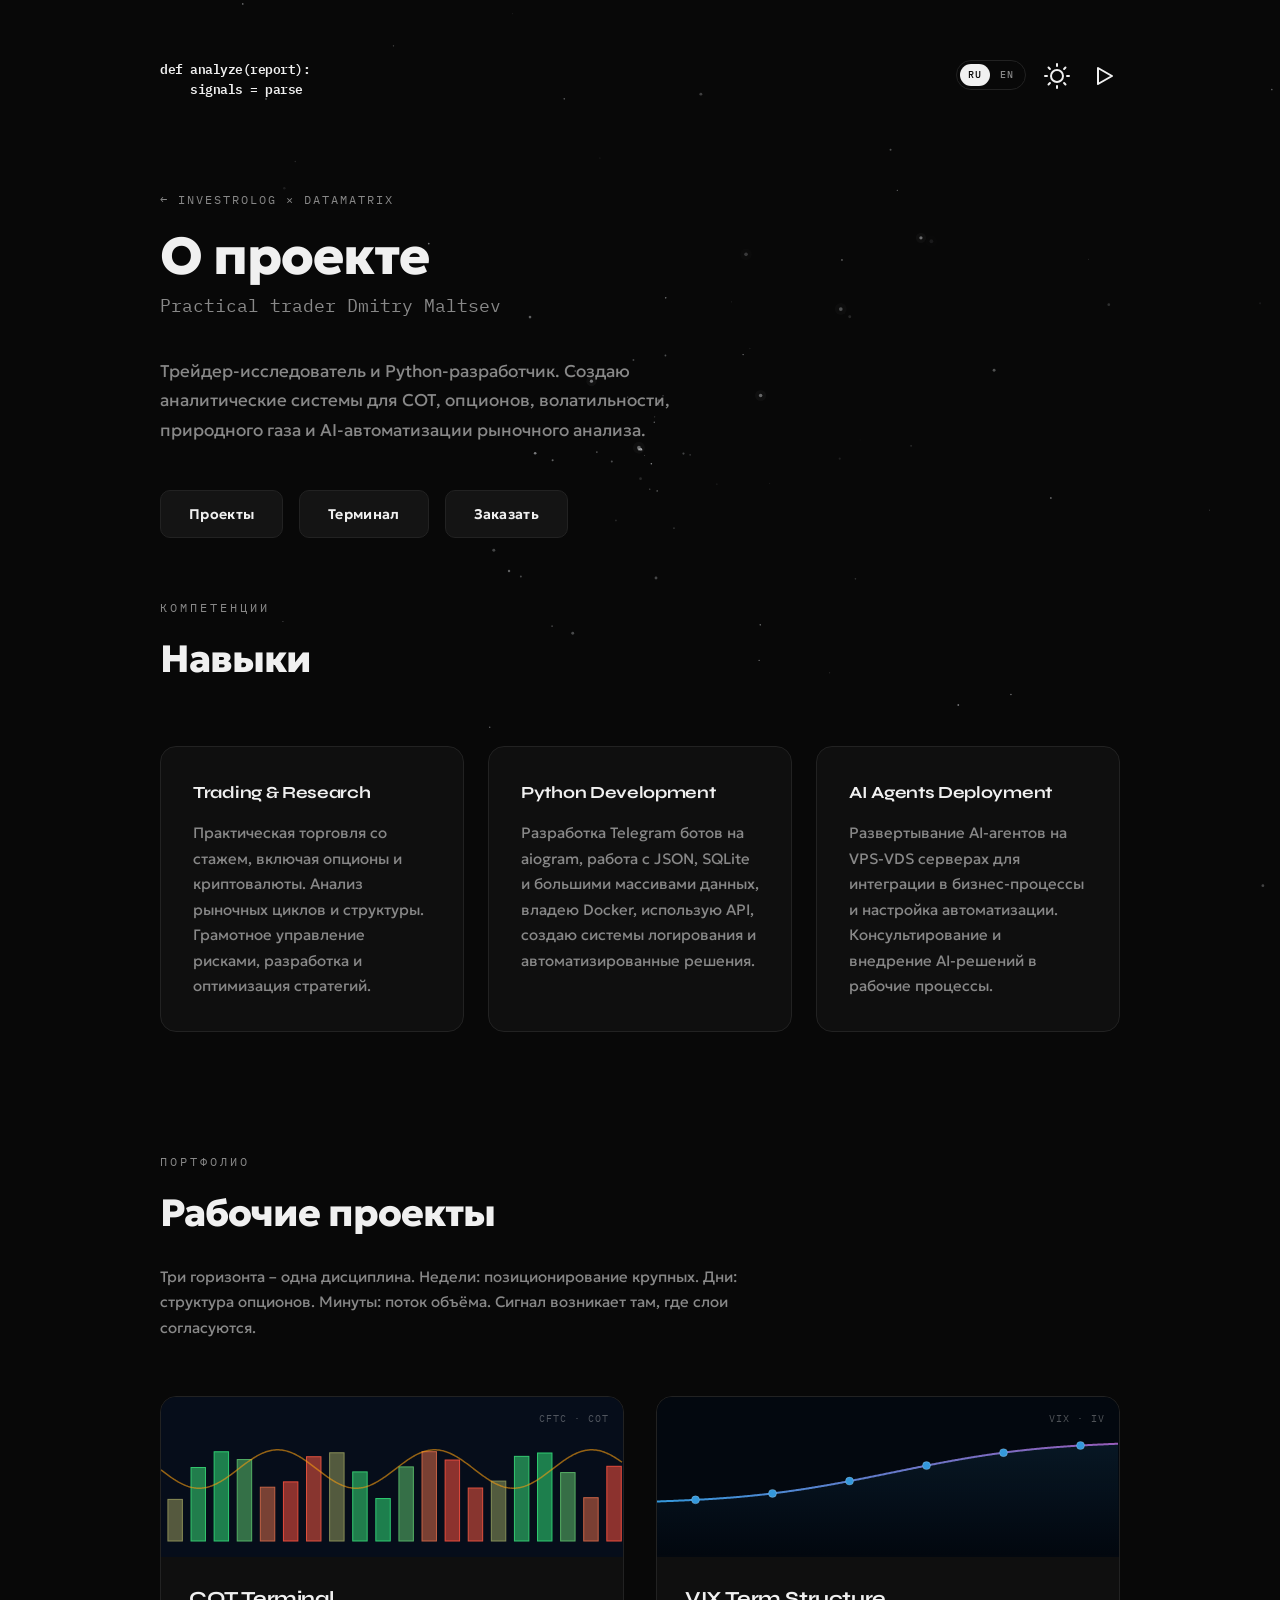
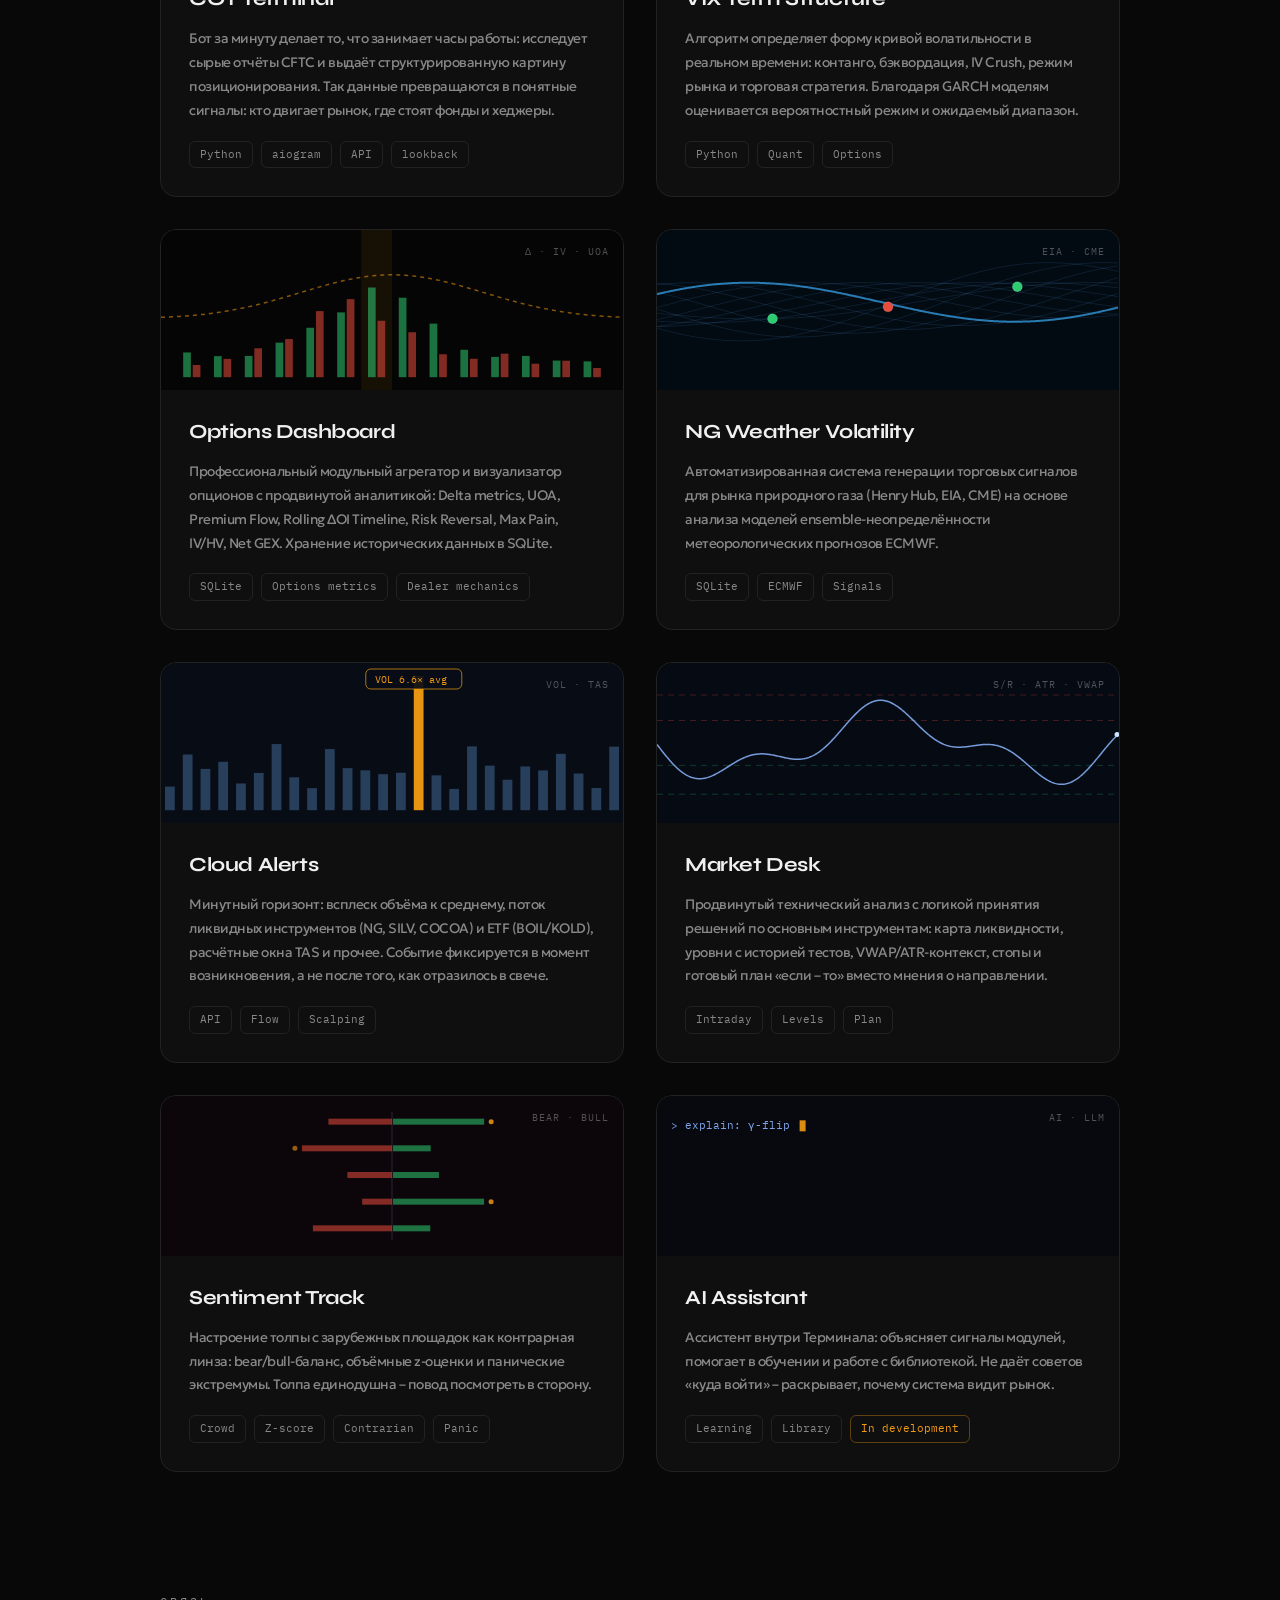
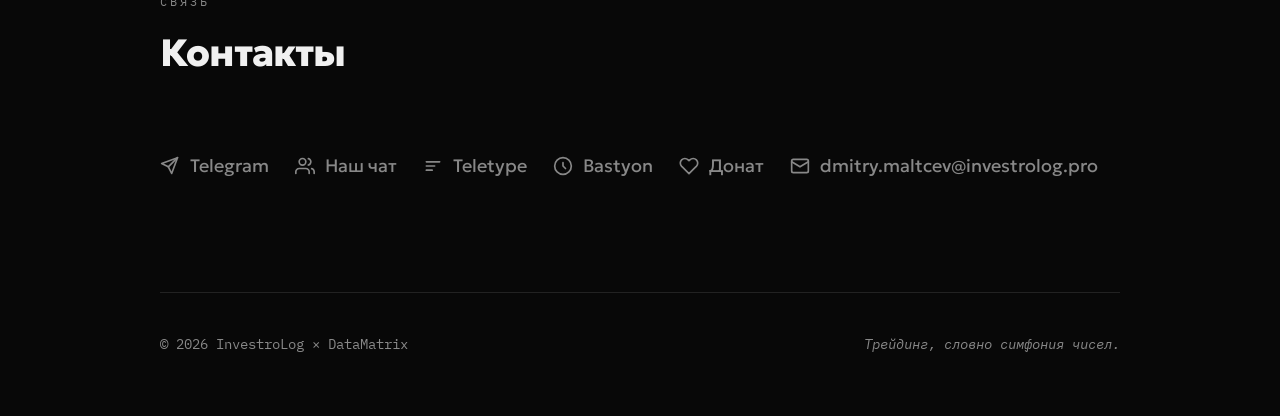
==== about/index.html @ 5f4fab7b "Страница «О проекте»: /about/ и /en/about/ из разделов главной Co-Authored-By: Devin AI <158243242+d" ====
<!DOCTYPE html>

<html data-theme="dark" lang="ru">
<head>
<meta charset="utf-8"/>
<meta content="width=device-width, initial-scale=1.0" name="viewport"/>
<meta content="dark light" name="color-scheme"/>
<meta content="#080808" name="theme-color"/>
<script data-lang-redirect>(function(d,n,l){var p,a,i;try{p=localStorage.getItem('ms-lang')}catch(e){}if(p==='ru'||n.webdriver||/bot|crawl|spider|slurp|lighthouse|headless|inspectiontool|preview|facebookexternalhit/i.test(n.userAgent))return;if(p!=='en'){a=d.referrer.split(/[?#]/)[0].replace(/index\.html$/,'');if(a===l.origin+'/'||a===l.origin+'/en/')return;a=n.languages&&n.languages.length?n.languages:[n.language||n.userLanguage||''];if(!a[0])return;for(i=0;i<a.length;i++)if(/^(ru|uk|be|kk|ky|uz|tg)(-|$)/i.test(a[i]))return}l.replace('/en/about/'+l.search+l.hash)})(document,navigator,location)</script>
<title>О проекте — InvestroLog × DataMatrix</title>
<meta content="О проекте InvestroLog × DataMatrix и его авторе Дмитрии Мальцеве: навыки, рабочие модули торговой системы, контакты и разработка на заказ." name="description"/>
<link href="https://investrolog.pro/about/" rel="canonical"/>
<link href="https://investrolog.pro/about/" hreflang="ru" rel="alternate"/>
<link href="https://investrolog.pro/en/about/" hreflang="en" rel="alternate"/>
<link href="https://investrolog.pro/about/" hreflang="x-default" rel="alternate"/>
<meta content="О проекте — InvestroLog × DataMatrix" property="og:title"/>
<meta content="О проекте InvestroLog × DataMatrix и его авторе Дмитрии Мальцеве: навыки, рабочие модули торговой системы, контакты и разработка на заказ." property="og:description"/>
<meta content="website" property="og:type"/>
<meta content="https://investrolog.pro/about/" property="og:url"/>
<meta content="ru_RU" property="og:locale"/>
<meta content="en_US" property="og:locale:alternate"/>
<meta content="InvestroLog × DataMatrix" property="og:site_name"/>
<meta content="https://investrolog.pro/og.jpg" property="og:image"/>
<meta content="1200" property="og:image:width"/>
<meta content="630" property="og:image:height"/>
<meta content="О проекте — InvestroLog × DataMatrix" property="og:image:alt"/>
<meta content="summary_large_image" name="twitter:card"/>
<meta content="О проекте — InvestroLog × DataMatrix" name="twitter:title"/>
<meta content="О проекте InvestroLog × DataMatrix и его авторе Дмитрии Мальцеве: навыки, рабочие модули торговой системы, контакты и разработка на заказ." name="twitter:description"/>
<meta content="https://investrolog.pro/og.jpg" name="twitter:image"/>
<script type="application/ld+json">
    {
      "@context": "https://schema.org",
      "@type": "Person",
      "name": "Дмитрий Мальцев",
      "alternateName": [
        "Dmitry Maltsev",
        "InvestroLog",
        "Инвестролог",
        "InvestroLog × DataMatrix"
      ],
      "description": "Дмитрий Мальцев — трейдер-исследователь, Python-разработчик и автор проекта InvestroLog × DataMatrix.",
      "url": "https://investrolog.pro/",
      "sameAs": [
        "https://t.me/investrolog",
        "https://teletype.in/@dm1trymaltsev",
        "https://bastyon.com/dimaltcev"
      ],
      "jobTitle": "Трейдер-исследователь, Python-разработчик, AI Automation Specialist",
      "knowsAbout": [
        "Trading",
        "Трейдинг",
        "Options",
        "Опционы",
        "COT Reports",
        "COT-отчёты",
        "VIX Term Structure",
        "Implied Volatility",
        "Волатильность",
        "Natural Gas",
        "Природный газ",
        "Python",
        "AI Agents",
        "AI-автоматизация",
        "Market Research"
      ]
    }
    </script>
<link href="https://fonts.googleapis.com" rel="preconnect"/>
<link crossorigin="" href="https://fonts.gstatic.com" rel="preconnect"/>
<link href="https://fonts.googleapis.com/css2?family=Cormorant+Garamond:wght@700&amp;family=Geologica:wght@400..800&amp;family=IBM+Plex+Mono:wght@400;500;600&amp;family=Syne:wght@400..800&amp;display=swap" rel="stylesheet"/>
<link href="/favicon.ico" rel="icon" sizes="48x48"/>
<link href="/favicon.svg" rel="icon" type="image/svg+xml"/>
<link href="/apple-touch-icon.png" rel="apple-touch-icon"/>
<script>try{if(localStorage.getItem('ms-theme')==='light'){document.documentElement.removeAttribute('data-theme');document.querySelector('meta[name="theme-color"]').setAttribute('content','#ffffff')}}catch(e){}</script>
<link href="/css/styles.css?v=16" rel="stylesheet"/>
<noscript><style>.section,.skill-card,.project-card{opacity:1;transform:none}</style></noscript>
<style>.hero h1{font-family:var(--font-sans);letter-spacing:-1px}.hero-eyebrow a{color:inherit;text-decoration:none}.hero-eyebrow a:hover{color:var(--text-primary)}@media (max-width:380px){.code-text{font-size:12px}.header-controls{gap:6px}}</style>
</head>
<body>
<canvas id="particles-canvas"></canvas>
<div class="container">
<!-- ── HEADER ── -->
<header>
<div class="logo" onclick="triggerCodeAnimation()" role="button" tabindex="0" aria-label="Показать анимацию кода" onkeydown="if(event.key==='Enter'||event.key===' '){event.preventDefault();triggerCodeAnimation()}" title="Click me">
<svg class="logo-icon" fill="none" height="28" viewBox="0 0 32 32" width="28" xmlns="http://www.w3.org/2000/svg">
<!-- Candlestick / chart icon -->
<rect fill="none" height="10" rx="1" stroke="currentColor" stroke-width="1.8" width="4" x="4" y="14"></rect>
<line stroke="currentColor" stroke-linecap="round" stroke-width="1.8" x1="6" x2="6" y1="10" y2="14"></line>
<line stroke="currentColor" stroke-linecap="round" stroke-width="1.8" x1="6" x2="6" y1="24" y2="27"></line>
<rect fill="none" height="12" rx="1" stroke="currentColor" stroke-width="1.8" width="4" x="14" y="8"></rect>
<line stroke="currentColor" stroke-linecap="round" stroke-width="1.8" x1="16" x2="16" y1="4" y2="8"></line>
<line stroke="currentColor" stroke-linecap="round" stroke-width="1.8" x1="16" x2="16" y1="20" y2="24"></line>
<rect fill="none" height="9" rx="1" stroke="currentColor" stroke-width="1.8" width="4" x="24" y="11"></rect>
<line stroke="currentColor" stroke-linecap="round" stroke-width="1.8" x1="26" x2="26" y1="7" y2="11"></line>
<line stroke="currentColor" stroke-linecap="round" stroke-width="1.8" x1="26" x2="26" y1="20" y2="23"></line>
</svg>
<pre class="code-text" id="codeText"></pre>
</div>
<div class="header-controls">
<nav aria-label="Язык сайта" class="language-switcher">
<a aria-current="page" class="language-link active" data-language-link href="/about/" hreflang="ru" lang="ru">RU</a>
<a class="language-link" data-language-link href="/en/about/" hreflang="en" lang="en">EN</a>
</nav>
<button class="theme-toggle" onclick="toggleTheme()" title="Toggle theme" aria-label="Переключить тему">
<svg class="theme-icon sun-icon" fill="none" height="22" viewBox="0 0 32 32" width="22" xmlns="http://www.w3.org/2000/svg">
<circle cx="16" cy="16" r="6" stroke="currentColor" stroke-width="2"></circle>
<path d="M16 4V6M16 26V28M28 16H26M6 16H4M24.485 7.515L23.071 8.929M8.929 23.071L7.515 24.485M24.485 24.485L23.071 23.071M8.929 8.929L7.515 7.515" stroke="currentColor" stroke-linecap="round" stroke-width="2"></path>
</svg>
<svg class="theme-icon moon-icon" fill="none" height="22" viewBox="0 0 32 32" width="22" xmlns="http://www.w3.org/2000/svg">
<path d="M28 17.053A11 11 0 1 1 14.947 4 8.5 8.5 0 0 0 28 17.053z" stroke="currentColor" stroke-linecap="round" stroke-linejoin="round" stroke-width="2"></path>
</svg>
</button>
<button class="music-toggle" onclick="toggleMusic()" title="Toggle music" aria-label="Включить или выключить музыку" aria-pressed="false">
<svg class="music-icon play-icon" fill="none" height="22" viewBox="0 0 32 32" width="22" xmlns="http://www.w3.org/2000/svg">
<path d="M10 8L24 16L10 24V8Z" stroke="currentColor" stroke-linecap="round" stroke-linejoin="round" stroke-width="2"></path>
</svg>
<svg class="music-icon pause-icon" fill="none" height="22" style="display:none;" viewBox="0 0 32 32" width="22" xmlns="http://www.w3.org/2000/svg">
<path d="M12 8V24M20 8V24" stroke="currentColor" stroke-linecap="round" stroke-linejoin="round" stroke-width="2"></path>
</svg>
</button>
</div>
<audio id="backgroundMusic" loop="" preload="none">
<source src="/song.mp3" type="audio/mpeg"/>
</audio>
</header>
<!-- ── HERO ── -->
<section class="hero">
<div class="hero-content">
<p class="hero-eyebrow"><a href="/">← InvestroLog × DataMatrix</a></p>
<h1>О проекте</h1>
<p class="subtitle">Practical trader Dmitry Maltsev</p>
<p class="description">
                Трейдер-исследователь и Python-разработчик. Создаю аналитические системы для COT, опционов, волатильности, природного газа и AI-автоматизации рыночного анализа.
            </p>
<div class="cta-buttons">
<a class="btn" href="#projects">Проекты</a>
<a class="btn" href="https://t.me/DiTradeApp" rel="noopener noreferrer" target="_blank">Терминал</a>
<button class="btn" onclick="openOrderModal()" type="button"><span class="btn-label-full">Заказать проект</span><span class="btn-label-short">Заказать</span></button>
</div>
</div>
</section>
<!-- ── SKILLS ── -->
<section class="section" id="skills">
<span class="section-label">Компетенции</span>
<h2 class="section-title">Навыки</h2>
<div class="skills-grid">
<div class="skill-card">
<div class="skill-number">01 /</div>
<h3>Trading &amp; Research</h3>
<p>Практическая торговля со стажем, включая опционы и криптовалюты. Анализ рыночных циклов и структуры. Грамотное управление рисками, разработка и оптимизация стратегий.</p>
</div>
<div class="skill-card">
<div class="skill-number">02 /</div>
<h3>Python Development</h3>
<p>Разработка Telegram ботов на aiogram, работа с JSON, SQLite и большими массивами данных, владею Docker, использую API, создаю системы логирования и автоматизированные решения.</p>
</div>
<div class="skill-card">
<div class="skill-number">03 /</div>
<h3>AI Agents Deployment</h3>
<p>Развертывание AI-агентов на VPS-VDS серверах для интеграции в бизнес-процессы и настройка автоматизации. Консультирование и внедрение AI-решений в рабочие процессы.</p>
</div>
</div>
</section>
<!-- ── PROJECTS ── -->
<section class="section" id="projects">
<span class="section-label">Портфолио</span>
<h2 class="section-title">Рабочие проекты</h2>
<p class="section-intro">Три горизонта – одна дисциплина. Недели: позиционирование крупных. Дни: структура опционов. Минуты: поток объёма. Сигнал возникает там, где слои согласуются.</p>
<div class="projects-grid">
<!-- COT Terminal -->
<a aria-label="Открыть публикацию: COT Terminal" class="project-card" href="https://t.me/investrolog/1789" rel="noopener noreferrer" target="_blank">
<div class="project-visual visual-cot">
<canvas class="proj-canvas" data-type="cot"></canvas>
<span class="project-visual-label">CFTC · COT</span>
</div>
<div class="project-content">
<div class="project-index">01 /</div>
<h3>COT Terminal</h3>
<p>Бот за минуту делает то, что занимает часы работы: исследует сырые отчёты CFTC и выдаёт структурированную картину позиционирования. Так данные превращаются в понятные сигналы: кто двигает рынок, где стоят фонды и хеджеры.</p>
<div class="project-tags">
<span class="tag">Python</span>
<span class="tag">aiogram</span>
<span class="tag">API</span>
<span class="tag">lookback</span>
</div>
</div>
</a>
<!-- VIX Term Structure -->
<a aria-label="Открыть публикацию: VIX Term Structure" class="project-card" href="https://t.me/investrolog/1567" rel="noopener noreferrer" target="_blank">
<div class="project-visual visual-vix">
<canvas class="proj-canvas" data-type="vix"></canvas>
<span class="project-visual-label">VIX · IV</span>
</div>
<div class="project-content">
<div class="project-index">02 /</div>
<h3>VIX Term Structure</h3>
<p>Алгоритм определяет форму кривой волатильности в реальном времени: контанго, бэквордация, IV Crush, режим рынка и торговая стратегия. Благодаря GARCH моделям оценивается вероятностный режим и ожидаемый диапазон.</p>
<div class="project-tags">
<span class="tag">Python</span>
<span class="tag">Quant</span>
<span class="tag">Options</span>
</div>
</div>
</a>
<!-- Options Aggregator -->
<a aria-label="Открыть публикацию: Options Dashboard" class="project-card" href="https://t.me/investrolog/1757" rel="noopener noreferrer" target="_blank">
<div class="project-visual visual-options">
<canvas class="proj-canvas" data-type="options"></canvas>
<span class="project-visual-label">Δ · IV · UOA</span>
</div>
<div class="project-content">
<div class="project-index">03 /</div>
<h3>Options Dashboard</h3>
<p>Профессиональный модульный агрегатор и визуализатор опционов с продвинутой аналитикой: Delta metrics, UOA, Premium Flow, Rolling ΔOI Timeline, Risk Reversal, Max Pain, IV/HV, Net GEX. Хранение исторических данных в SQLite.</p>
<div class="project-tags">
<span class="tag">SQLite</span>
<span class="tag">Options metrics</span>
<span class="tag">Dealer mechanics</span>
</div>
</div>
</a>
<!-- NG Weather -->
<a aria-label="Открыть публикацию: NG Weather Volatility" class="project-card" href="https://t.me/investrolog/1422" rel="noopener noreferrer" target="_blank">
<div class="project-visual visual-ng">
<canvas class="proj-canvas" data-type="ng"></canvas>
<span class="project-visual-label">EIA · CME</span>
</div>
<div class="project-content">
<div class="project-index">04 /</div>
<h3>NG Weather Volatility</h3>
<p>Автоматизированная система генерации торговых сигналов для рынка природного газа (Henry Hub, EIA, CME) на основе анализа моделей ensemble-неопределённости метеорологических прогнозов ECMWF.</p>
<div class="project-tags">
<span class="tag">SQLite</span>
<span class="tag">ECMWF</span>
<span class="tag">Signals</span>
</div>
</div>
</a>
<!-- Alerts / Clouds -->
<a aria-label="Открыть публикацию: Cloud Alerts" class="project-card" href="https://t.me/investrolog/437" rel="noopener noreferrer" target="_blank">
<div class="project-visual visual-alerts">
<canvas class="proj-canvas" data-type="alerts"></canvas>
<span class="project-visual-label">VOL · TAS</span>
</div>
<div class="project-content">
<div class="project-index">05 /</div>
<h3>Cloud Alerts</h3>
<p>Минутный горизонт: всплеск объёма к среднему, поток ликвидных инструментов (NG, SILV, COCOA) и ETF (BOIL/KOLD), расчётные окна TAS и прочее. Событие фиксируется в момент возникновения, а не после того, как отразилось в свече.</p>
<div class="project-tags">
<span class="tag">API</span>
<span class="tag">Flow</span>
<span class="tag">Scalping</span>
</div>
</div>
</a>
<!-- Market Desk -->
<a aria-label="Открыть публикацию: Market Desk" class="project-card" href="https://t.me/investrolog/1412" rel="noopener noreferrer" target="_blank">
<div class="project-visual visual-desk">
<canvas class="proj-canvas" data-type="desk"></canvas>
<span class="project-visual-label">S/R · ATR · VWAP</span>
</div>
<div class="project-content">
<div class="project-index">06 /</div>
<h3>Market Desk</h3>
<p>Продвинутый технический анализ с логикой принятия решений по основным инструментам: карта ликвидности, уровни с историей тестов, VWAP/ATR-контекст, стопы и готовый план «если – то» вместо мнения о направлении.</p>
<div class="project-tags">
<span class="tag">Intraday</span>
<span class="tag">Levels</span>
<span class="tag">Plan</span>
</div>
</div>
</a>
<!-- Sentiment Track -->
<a aria-label="Открыть публикацию: Sentiment Track" class="project-card" href="https://t.me/investrolog/1494" rel="noopener noreferrer" target="_blank">
<div class="project-visual visual-sentiment">
<canvas class="proj-canvas" data-type="sentiment"></canvas>
<span class="project-visual-label">BEAR · BULL</span>
</div>
<div class="project-content">
<div class="project-index">07 /</div>
<h3>Sentiment Track</h3>
<p>Настроение толпы с зарубежных площадок как контрарная линза: bear/bull-баланс, объёмные z-оценки и панические экстремумы. Толпа единодушна – повод посмотреть в сторону.</p>
<div class="project-tags">
<span class="tag">Crowd</span>
<span class="tag">Z-score</span>
<span class="tag">Contrarian</span>
<span class="tag">Panic</span>
</div>
</div>
</a>
<!-- AI Assistant -->
<a aria-label="Открыть публикацию: AI Assistant" class="project-card" href="https://t.me/investrolog/1756" rel="noopener noreferrer" target="_blank">
<div class="project-visual visual-ai">
<canvas class="proj-canvas" data-type="ai"></canvas>
<span class="project-visual-label">AI · LLM</span>
</div>
<div class="project-content">
<div class="project-index">08 /</div>
<h3>AI Assistant</h3>
<p>Ассистент внутри Терминала: объясняет сигналы модулей, помогает в обучении и работе с библиотекой. Не даёт советов «куда войти» – раскрывает, почему система видит рынок.</p>
<div class="project-tags">
<span class="tag">Learning</span>
<span class="tag">Library</span>
<span class="tag tag-dev">In development</span>
</div>
</div>
</a>
</div>
</section>
<!-- ── CONTACT ── -->
<section class="section" id="contact">
<span class="section-label">Связь</span>
<h2 class="section-title">Контакты</h2>
<div class="contact-info">
<a class="contact-item" href="https://t.me/investrolog" rel="noopener noreferrer" target="_blank">
<svg fill="none" height="20" viewBox="0 0 24 24" width="20" xmlns="http://www.w3.org/2000/svg">
<path d="M21 2L14 21L10 13L2 9L21 2Z" stroke="currentColor" stroke-linecap="round" stroke-linejoin="round" stroke-width="2"></path>
<path d="M10 13L21 2" stroke="currentColor" stroke-linecap="round" stroke-linejoin="round" stroke-width="2"></path>
</svg>
<span>Telegram</span>
</a>
<a class="contact-item" href="https://t.me/+B1HexV7AX1Q1ZDRi" rel="noopener noreferrer" target="_blank">
<svg fill="none" height="20" viewBox="0 0 24 24" width="20" xmlns="http://www.w3.org/2000/svg">
<path d="M17 21V19C17 17.9391 16.5786 16.9217 15.8284 16.1716C15.0783 15.4214 14.0609 15 13 15H5C3.93913 15 2.92172 15.4214 2.17157 16.1716C1.42143 16.9217 1 17.9391 1 19V21" stroke="currentColor" stroke-linecap="round" stroke-linejoin="round" stroke-width="2"></path>
<circle cx="9" cy="7" r="4" stroke="currentColor" stroke-linecap="round" stroke-linejoin="round" stroke-width="2"></circle>
<path d="M23 21V19C22.9993 18.1137 22.7044 17.2528 22.1614 16.5523C21.6184 15.8519 20.8581 15.3516 20 15.13" stroke="currentColor" stroke-linecap="round" stroke-linejoin="round" stroke-width="2"></path>
<path d="M16 3.13C16.8604 3.35031 17.623 3.85071 18.1676 4.55232C18.7122 5.25392 19.0078 6.11683 19.0078 7.005C19.0078 7.89317 18.7122 8.75608 18.1676 9.45768C17.623 10.1593 16.8604 10.6597 16 10.88" stroke="currentColor" stroke-linecap="round" stroke-linejoin="round" stroke-width="2"></path>
</svg>
<span>Наш чат</span>
</a>
<a class="contact-item" href="https://teletype.in/@dm1trymaltsev" rel="noopener noreferrer" target="_blank">
<svg fill="none" height="20" viewBox="0 0 24 24" width="20" xmlns="http://www.w3.org/2000/svg">
<path d="M4 7h16M4 12h10M4 17h7" stroke="currentColor" stroke-linecap="round" stroke-linejoin="round" stroke-width="2"></path>
</svg>
<span>Teletype</span>
</a>
<a class="contact-item" href="https://bastyon.com/dimaltcev" rel="noopener noreferrer" target="_blank">
<svg fill="none" height="20" viewBox="0 0 24 24" width="20" xmlns="http://www.w3.org/2000/svg">
<circle cx="12" cy="12" r="10" stroke="currentColor" stroke-width="2"></circle>
<path d="M12 8v4l3 3" stroke="currentColor" stroke-linecap="round" stroke-linejoin="round" stroke-width="2"></path>
</svg>
<span>Bastyon</span>
</a>
<a class="contact-item" href="https://pay.cloudtips.ru/p/1f99d686" rel="noopener noreferrer" target="_blank">
<svg fill="none" height="20" viewBox="0 0 24 24" width="20" xmlns="http://www.w3.org/2000/svg">
<path d="M20.84 4.61a5.5 5.5 0 0 0-7.78 0L12 5.67l-1.06-1.06a5.5 5.5 0 0 0-7.78 7.78l1.06 1.06L12 21.23l7.78-7.78 1.06-1.06a5.5 5.5 0 0 0 0-7.78z" stroke="currentColor" stroke-linecap="round" stroke-linejoin="round" stroke-width="2"></path>
</svg>
<span>Донат</span>
</a>
<a class="contact-item" href="mailto:dmitry.maltcev@investrolog.pro">
<svg fill="none" height="20" viewBox="0 0 24 24" width="20" xmlns="http://www.w3.org/2000/svg">
<rect height="16" rx="2" stroke="currentColor" stroke-width="2" width="20" x="2" y="4"></rect>
<path d="M22 7L12 13L2 7" stroke="currentColor" stroke-linecap="round" stroke-width="2"></path>
</svg>
<span>dmitry.maltcev@investrolog.pro</span>
</a>
</div>
</section>
<footer>
<span>© 2026 InvestroLog × DataMatrix</span>
<span class="footer-tagline">Трейдинг, словно симфония чисел.</span>
</footer>
</div><!-- /container -->
<button aria-label="Наверх" class="to-top" id="toTop" type="button">
<svg fill="none" height="18" viewBox="0 0 24 24" width="18" xmlns="http://www.w3.org/2000/svg">
<path d="M12 19V5M5 12l7-7 7 7" stroke="currentColor" stroke-linecap="round" stroke-linejoin="round" stroke-width="1.8"></path>
</svg>
</button>
<!-- Order modal -->
<div aria-hidden="true" class="order-overlay" id="orderOverlay">
<div aria-labelledby="orderTitle" aria-modal="true" class="order-modal" role="dialog">
<button aria-label="Закрыть" class="order-close" onclick="closeOrderModal()" type="button">
<svg fill="none" height="14" viewBox="0 0 24 24" width="14" xmlns="http://www.w3.org/2000/svg">
<path d="M18 6L6 18M6 6l12 12" stroke="currentColor" stroke-linecap="round" stroke-width="2.5"></path>
</svg>
</button>
<h3 class="order-title" id="orderTitle">Заказать проект</h3>
<p class="order-sub">Опишите задачу — свяжусь с вами в Telegram.</p>
<form id="orderForm" novalidate>
<label class="order-label" for="orderName">Название проекта</label>
<input class="order-input" id="orderName" maxlength="120" placeholder="Например, Telegram-бот для магазина" type="text"/>
<label class="order-label" for="orderTask">Задача</label>
<textarea class="order-input order-textarea" id="orderTask" maxlength="2000" placeholder="Что нужно сделать"></textarea>
<label class="order-label" for="orderContact">Контакт (Telegram)</label>
<input class="order-input" id="orderContact" maxlength="64" placeholder="@username" type="text"/>
<p class="order-error" id="orderError" role="alert"></p>
<button class="order-submit" type="submit">Отправить</button>
</form>
</div>
</div>
<script defer src="/js/main.js?v=13"></script>
<!-- Cloudflare Web Analytics --><script type='module' src='https://static.cloudflareinsights.com/beacon.min.js' data-cf-beacon='{"token": "ad4d6c88ae444d5f838b5c51fad0477c"}'></script><!-- End Cloudflare Web Analytics -->
</body>
</html>
---- css/styles.css ----
* {
            margin: 0;
            padding: 0;
            box-sizing: border-box;
        }

        :root {
            color-scheme: light;
            --bg-primary: #ffffff;
            --bg-secondary: #f5f5f5;
            --text-primary: #0a0a0a;
            --text-secondary: #666666;
            --accent: #0a0a0a;
            --border: #e0e0e0;
            --card-bg: #ffffff;
            --shadow: rgba(0, 0, 0, 0.08);
            --grid-color: rgba(0,0,0,0.022);
            --signal-accent: #98671f;
            --session-halo: rgba(152, 103, 31, 0.045);
            --font-sans: 'Geologica', -apple-system, BlinkMacSystemFont, sans-serif;
            --font-mono: 'IBM Plex Mono', 'SFMono-Regular', Consolas, monospace;
            --font-display: 'Syne', sans-serif;
        }

        [data-theme="dark"] {
            color-scheme: dark;
            --bg-primary: #080808;
            --bg-secondary: #141414;
            --text-primary: #f0f0f0;
            --text-secondary: #888888;
            --accent: #f0f0f0;
            --border: #222222;
            --card-bg: #0f0f0f;
            --shadow: rgba(0, 0, 0, 0.6);
            --grid-color: rgba(255,255,255,0.016);
            --signal-accent: #c89235;
            --session-halo: rgba(200, 146, 53, 0.07);
        }

        html {
            min-height: 100%;
            background-color: var(--bg-primary);
        }

        body {
            font-family: var(--font-sans);
            background: var(--bg-primary);
            color: var(--text-primary);
            transition: background 0.3s ease, color 0.3s ease;
            line-height: 1.6;
            overflow-x: hidden;
        }

        /* Custom Scrollbar */
        body::-webkit-scrollbar { width: 5px; }
        body::-webkit-scrollbar-track { background: var(--bg-secondary); }
        body::-webkit-scrollbar-thumb { background: var(--text-primary); border-radius: 10px; }
        body::-webkit-scrollbar-thumb:hover { background: var(--text-secondary); }
        body { scrollbar-width: thin; scrollbar-color: var(--text-primary) var(--bg-secondary); }

        /* Subtle grid background */
        /*
        body::before {
            content: '';
            position: fixed;
            inset: 0;
            background-image:
                linear-gradient(var(--grid-color) 1px, transparent 1px),
                linear-gradient(90deg, var(--grid-color) 1px, transparent 1px);
            background-size: 60px 60px;
            z-index: 0;
            pointer-events: none;
        }
        */

        #particles-canvas {
            position: fixed;
            top: 0;
            left: 0;
            width: 100%;
            height: 100%;
            z-index: 1;
            pointer-events: none;
        }

        .container {
            max-width: 1000px;
            margin: 0 auto;
            padding: 20px;
            position: relative;
            z-index: 10;
        }

        /* ── HEADER ── */
        header {
            display: flex;
            justify-content: space-between;
            align-items: flex-start;
            padding: 40px 0;
            animation: fadeInDown 0.8s ease;
        }

        .logo {
            font-family: var(--font-mono);
            font-size: 15px;
            font-weight: 600;
            letter-spacing: -0.5px;
            min-height: 60px;
            display: flex;
            align-items: flex-start;
            cursor: pointer;
            transition: opacity 0.3s ease;
            position: relative;
            width: 220px;
            gap: 10px;
        }

        .logo:hover { opacity: 0.75; }

        .logo-icon {
            transition: opacity 0.3s ease;
            opacity: 1;
            visibility: visible;
            flex-shrink: 0;
        }

        .logo-icon.hidden {
            opacity: 0;
            visibility: hidden;
            position: absolute;
        }

        .code-text {
            font-family: var(--font-mono);
            font-size: 13px;
            color: var(--text-primary);
            white-space: pre;
            margin: 0;
            opacity: 0;
            line-height: 1.5;
            will-change: opacity;
        }

        .header-controls {
            display: flex;
            gap: 15px;
            align-items: flex-start;
        }

        .language-switcher {
            display: inline-flex;
            align-items: center;
            gap: 2px;
            padding: 3px;
            border: 1px solid var(--border);
            border-radius: 99px;
        }

        .language-link {
            min-width: 30px;
            padding: 4px 7px;
            border-radius: 99px;
            color: var(--text-secondary);
            font-family: var(--font-mono);
            font-size: 10px;
            font-weight: 500;
            line-height: 1.4;
            letter-spacing: 1px;
            text-align: center;
            text-decoration: none;
            transition: background 0.2s ease, color 0.2s ease;
        }

        .language-link:hover { color: var(--text-primary); }

        .language-link.active {
            background: var(--text-primary);
            color: var(--bg-primary);
        }

        .theme-toggle, .music-toggle {
            background: none;
            border: none;
            width: 32px;
            height: 32px;
            cursor: pointer;
            display: flex;
            align-items: center;
            justify-content: center;
            transition: all 0.3s ease;
            color: var(--text-primary);
            padding: 0;
        }

        .theme-toggle:hover, .music-toggle:hover {
            transform: scale(1.15);
            opacity: 0.7;
        }

        .theme-icon, .music-icon {
            transition: all 0.3s ease;
            color: var(--text-primary);
            width: 32px;
            height: 32px;
        }

        .sun-icon { display: none; }
        .moon-icon { display: block; }
        [data-theme="dark"] .sun-icon { display: block; }
        [data-theme="dark"] .moon-icon { display: none; }

        /* ── HERO ── */
        /* нижний отступ компенсирует высоту COT-ленты в виджете */
        .hero {
            padding: 30px 0 0;
            animation: fadeIn 2s ease;
            display: flex;
            align-items: flex-start;
            justify-content: space-between;
            gap: 48px;
        }

        .hero-content { flex: 1; min-width: 0; }

        .hero-widget {
            flex: 0 0 340px;
            display: flex;
            flex-direction: column;
            align-items: center;
            padding-top: 20px;
            animation: fadeIn 2s ease 0.5s backwards;
        }

        /* ── Market Sessions widget ── */
        .ms-widget {
            position: relative;
            width: 100%;
            max-width: 340px;
            padding: 16px;
            isolation: isolate;
        }
        .ms-widget::before {
            content: '';
            position: absolute;
            inset: 48px 30px 84px;
            z-index: -1;
            border-radius: 50%;
            background: radial-gradient(circle, var(--session-halo) 0%, transparent 70%);
            pointer-events: none;
        }
        .ms-widget .ms-bracket {
            position: absolute;
            width: 16px; height: 16px;
            border-color: var(--text-secondary);
            opacity: 0.55;
            pointer-events: none;
        }
        .ms-widget .ms-bracket.tl { top: 0; left: 0; border-left: 1px solid; border-top: 1px solid; }
        .ms-widget .ms-bracket.tr { top: 0; right: 0; border-right: 1px solid; border-top: 1px solid; }
        .ms-widget .ms-bracket.bl { bottom: 0; left: 0; border-left: 1px solid; border-bottom: 1px solid; }
        .ms-widget .ms-bracket.br { bottom: 0; right: 0; border-right: 1px solid; border-bottom: 1px solid; }

        .ms-head {
            display: flex;
            justify-content: space-between;
            align-items: center;
            gap: 10px;
            padding: 4px 4px 0;
            min-height: 28px;
        }
        .ms-head-left, .ms-head-right {
            display: flex;
            align-items: center;
            gap: 10px;
            position: relative;
        }
        .ms-title {
            font-family: var(--font-mono);
            font-size: 10px;
            letter-spacing: 3px;
            text-transform: uppercase;
            color: var(--text-primary);
        }
        .ms-rule {
            width: 18px; height: 1px;
            background: var(--border);
            position: relative;
        }
        .ms-rule::after {
            content: ''; position: absolute;
            right: -1px; top: -1px;
            width: 3px; height: 3px;
            background: var(--text-secondary);
            border-radius: 50%;
        }
        .ms-tz {
            font-family: var(--font-mono);
            font-size: 10px;
            letter-spacing: 2px;
            color: var(--text-primary);
            border: 1px solid var(--border);
            background: transparent;
            border-radius: 99px;
            padding: 4px 9px;
            display: inline-flex;
            align-items: center;
            gap: 7px;
            cursor: pointer;
            transition: border-color 0.2s ease;
            font-weight: 500;
        }
        .ms-tz:hover { border-color: var(--text-primary); }
        .ms-tz .ms-chev {
            width: 5px; height: 5px;
            border-right: 1px solid currentColor;
            border-bottom: 1px solid currentColor;
            transform: rotate(45deg) translate(-1px,-1px);
            opacity: 0.7;
        }
        .ms-time {
            font-family: var(--font-mono);
            font-size: 14px;
            font-weight: 500;
            letter-spacing: 1px;
            color: var(--text-primary);
            font-variant-numeric: tabular-nums;
        }
        .ms-time .ms-suffix {
            font-size: 9px;
            letter-spacing: 2px;
            color: var(--text-secondary);
            margin-left: 5px;
            font-weight: 400;
        }

        .ms-tz-pop {
            position: absolute;
            top: calc(100% + 8px);
            left: 0;
            background: var(--card-bg);
            border: 1px solid var(--border);
            border-radius: 8px;
            padding: 5px 0;
            min-width: 160px;
            box-shadow: 0 12px 28px var(--shadow);
            z-index: 20;
            display: none;
        }
        .ms-tz-pop.open { display: block; }
        .ms-tz-pop .ms-opt {
            display: flex;
            justify-content: space-between;
            align-items: center;
            padding: 7px 12px;
            font-family: var(--font-mono);
            font-size: 10px;
            letter-spacing: 1.5px;
            color: var(--text-primary);
            cursor: pointer;
            transition: background 0.15s ease;
        }
        .ms-tz-pop .ms-opt:hover { background: var(--bg-secondary); }
        .ms-tz-pop .ms-opt.active { background: var(--text-primary); color: var(--bg-primary); }
        .ms-tz-pop .ms-opt .ms-off { color: var(--text-secondary); font-size: 9px; }
        .ms-tz-pop .ms-opt.active .ms-off { color: var(--bg-primary); opacity: 0.7; }

        .ms-dial { width: 100%; aspect-ratio: 1 / 1; margin-top: 12px; }
        .ms-dial svg { width: 100%; height: 100%; display: block; overflow: visible; }
        .ms-dial svg .ms-roman { font-family: 'Cormorant Garamond', 'IBM Plex Mono', serif; font-weight: 700; }
        .ms-dial svg text { font-family: var(--font-mono); }

        .ms-foot {
            display: flex;
            justify-content: space-between;
            align-items: center;
            gap: 8px;
            padding: 12px 4px 0;
            font-family: var(--font-mono);
            font-size: 9px;
            letter-spacing: 2px;
            color: var(--text-secondary);
            text-transform: uppercase;
        }
        .ms-foot > span { white-space: nowrap; }
        .ms-foot .ms-active-name { color: var(--signal-accent); font-weight: 500; }
        .ms-foot .ms-pulse {
            display: inline-block;
            width: 6px; height: 6px;
            border-radius: 50%;
            background: var(--signal-accent);
            margin-right: 6px;
            vertical-align: middle;
            animation: msPulse 2s infinite ease-in-out;
        }
        /* ── COT percentile strip ── */
        .ms-cot {
            margin-top: 10px;
            padding: 10px 4px 0;
            border-top: 1px solid var(--border);
            font-family: var(--font-mono);
            text-transform: uppercase;
        }
        .ms-cot-head {
            display: flex;
            justify-content: space-between;
            align-items: center;
            gap: 8px;
            font-size: 9px;
            letter-spacing: 2px;
            color: var(--text-secondary);
            margin-bottom: 10px;
        }
        .ms-cot-row {
            display: flex;
            justify-content: space-between;
            gap: 8px;
        }
        .ms-cot-item {
            display: inline-flex;
            align-items: baseline;
            gap: 6px;
        }
        .ms-cot-sym {
            font-size: 9px;
            letter-spacing: 1.5px;
            color: var(--text-secondary);
        }
        .ms-cot-val {
            font-size: 12px;
            font-weight: 500;
            letter-spacing: 0.5px;
            color: var(--text-primary);
            font-variant-numeric: tabular-nums;
        }
        .ms-cot-val.ext { color: var(--signal-accent); }

        @keyframes msPulse {
            0%, 100% { opacity: 1; transform: scale(1); }
            50% { opacity: 0.35; transform: scale(0.85); }
        }

        .hero-eyebrow {
            font-family: var(--font-mono);
            font-size: 12px;
            font-weight: 400;
            color: var(--text-secondary);
            letter-spacing: 2px;
            text-transform: uppercase;
            margin-bottom: 20px;
            animation: slideInLeft 0.8s ease;
        }

        .hero h1 {
            font-family: var(--font-display);
            font-size: clamp(30px, 4.8vw, 52px);
            font-weight: 800;
            line-height: 1.05;
            margin-bottom: 8px;
            letter-spacing: -2px;
            animation: slideInLeft 0.8s ease;
        }

        .hero h1 .cross {
            color: var(--text-secondary);
            font-weight: 400;
        }

        .hero .subtitle {
            font-size: 18px;
            font-weight: 400;
            color: var(--text-secondary);
            margin-bottom: 36px;
            font-family: var(--font-mono);
            animation: slideInLeft 0.8s ease 0.2s backwards;
        }

        .hero .description {
            max-width: 540px;
            font-size: 17px;
            line-height: 1.75;
            color: var(--text-secondary);
            margin-bottom: 44px;
            animation: slideInLeft 0.8s ease 0.35s backwards;
        }

        .cta-buttons {
            display: flex;
            gap: 16px;
            flex-wrap: wrap;
            animation: fadeInUp 0.8s ease 0.5s backwards;
        }

        .btn {
            padding: 12px 28px;
            border: 1px solid var(--border);
            background: var(--bg-primary);
            color: var(--text-primary);
            font-family: var(--font-sans);
            font-size: 14px;
            font-weight: 600;
            cursor: pointer;
            transition: all 0.25s ease;
            text-decoration: none;
            display: inline-block;
            position: relative;
            overflow: hidden;
            border-radius: 10px;
            z-index: 10;
            letter-spacing: 0.3px;
        }

        .btn::before {
            content: '';
            position: absolute;
            inset: 0;
            background: var(--text-primary);
            transform: translateX(-101%);
            transition: transform 0.3s ease;
            z-index: -1;
        }

        .btn:hover::before { transform: translateX(0); }
        .btn:hover { color: var(--bg-primary); border-color: var(--text-primary); }

        [data-theme="dark"] .btn { background: var(--bg-secondary); border-color: var(--border); }
        [data-theme="dark"] .btn:hover { color: var(--bg-primary); }

        .btn-label-full { display: none; }

        /* ── SECTIONS ── */
        .section {
            padding: 60px 0;
            opacity: 0;
            transform: translateY(50px);
            transition: opacity 0.9s cubic-bezier(0.25, 0.46, 0.45, 0.94),
                        transform 0.9s cubic-bezier(0.25, 0.46, 0.45, 0.94);
        }

        .section.visible {
            opacity: 1;
            transform: translateY(0);
        }

        .section-title {
            font-size: clamp(26px, 3.5vw, 38px);
            font-weight: 800;
            margin-bottom: 56px;
            letter-spacing: -1px;
        }

        .section-intro {
            max-width: 640px;
            color: var(--text-secondary);
            font-size: 15px;
            line-height: 1.7;
            margin: -36px 0 56px;
        }

        .section-label {
            font-family: var(--font-mono);
            font-size: 12px;
            letter-spacing: 3px;
            text-transform: uppercase;
            color: var(--text-secondary);
            margin-bottom: 12px;
            display: block;
        }

        /* ── SKILLS ── */
        .skills-grid {
            display: grid;
            grid-template-columns: repeat(auto-fit, minmax(260px, 1fr));
            gap: 24px;
        }

        .skill-card {
            background: var(--card-bg);
            border: 1px solid var(--border);
            padding: 32px;
            border-radius: 16px;
            transition: all 0.8s cubic-bezier(0.25, 0.46, 0.45, 0.94);
            position: relative;
            overflow: hidden;
            opacity: 0;
            transform: translateY(40px);
        }

        .section.visible .skill-card { opacity: 1; transform: translateY(0); }
        .skill-card:nth-child(1) { transition-delay: 0.05s; }
        .skill-card:nth-child(2) { transition-delay: 0.15s; }
        .skill-card:nth-child(3) { transition-delay: 0.25s; }

        .skill-card::before {
            content: '';
            position: absolute;
            top: 0; left: 0;
            width: 100%; height: 2px;
            background: var(--text-primary);
            transform: translateX(-100%);
            transition: transform 0.35s ease;
        }

        .skill-card:hover::before { transform: translateX(0); }
        .skill-card:hover { transform: translateY(-6px) !important; box-shadow: 0 16px 40px var(--shadow); }

        .skill-number {
            display: none;
        }

        .skill-card h3 {
            font-family: var(--font-display);
            font-size: 17px;
            font-weight: 700;
            margin-bottom: 14px;
            letter-spacing: -0.3px;
        }

        .skill-card p {
            color: var(--text-secondary);
            line-height: 1.7;
            font-size: 15px;
        }

        [data-theme="dark"] .skill-card { border-color: var(--border); }

        /* ── PROJECTS ── */
        .projects-grid {
            display: grid;
            grid-template-columns: repeat(auto-fit, minmax(300px, 1fr));
            gap: 32px;
        }

        .project-card {
            border: 1px solid var(--border);
            border-radius: 16px;
            overflow: hidden;
            transition: transform 0.3s ease, box-shadow 0.3s ease;
            cursor: pointer;
            background: var(--card-bg);
            text-decoration: none;
            color: inherit;
            display: block;
            opacity: 0;
            transform: translateY(40px);
        }

        .section.visible .project-card { opacity: 1; transform: translateY(0); }
        .project-card:nth-child(1) { transition-delay: 0.05s; }
        .project-card:nth-child(2) { transition-delay: 0.15s; }
        .project-card:nth-child(3) { transition-delay: 0.25s; }
        .project-card:nth-child(4) { transition-delay: 0.35s; }
        .project-card:nth-child(5) { transition-delay: 0.45s; }
        .project-card:nth-child(6) { transition-delay: 0.55s; }
        .project-card:nth-child(7) { transition-delay: 0.65s; }
        .project-card:nth-child(8) { transition-delay: 0.75s; }

        .project-card:hover {
            transform: scale(1.02) translateY(-2px) !important;
            box-shadow: 0 24px 48px var(--shadow);
        }

        [data-theme="dark"] .project-card { border-color: var(--border); }

        /* Project visual area */
        .project-visual {
            width: 100%;
            height: 160px;
            position: relative;
            overflow: hidden;
            display: flex;
            align-items: center;
            justify-content: center;
        }

        /* COT Terminal */
        .visual-cot {
            background: #060d1a;
        }

        /* VIX */
        .visual-vix {
            background: #03080f;
        }

        /* Options */
        .visual-options {
            background: #050505;
        }

        /* NG Weather */
        .visual-ng {
            background: #020a12;
        }

        /* Alerts / Clouds */
        .visual-alerts {
            background: #070c15;
        }

        /* Market Desk */
        .visual-desk {
            background: #060b13;
        }

        /* Sentiment Track */
        .visual-sentiment {
            background: #0c060b;
        }

        /* AI Assistant */
        .visual-ai {
            background: #08080f;
        }

        .project-visual canvas {
            position: absolute;
            inset: 0;
            width: 100%;
            height: 100%;
        }

        .project-visual-label {
            position: absolute;
            top: 14px;
            right: 14px;
            font-family: var(--font-mono);
            font-size: 10px;
            color: rgba(255,255,255,0.3);
            letter-spacing: 1px;
        }

        .project-content {
            padding: 26px 28px 28px;
        }

        .project-index {
            display: none;
        }

        .project-content h3 {
            font-family: var(--font-display);
            font-size: 20px;
            font-weight: 700;
            margin-bottom: 12px;
            letter-spacing: -0.4px;
        }

        .project-content p {
            color: var(--text-secondary);
            font-size: 14px;
            line-height: 1.7;
        }

        @media (min-width: 769px) and (hover: hover) and (pointer: fine) {
            .project-content p {
                font-size: 13.7px;
                line-height: 23.8px;
                letter-spacing: -0.5px;
            }
        }

        .project-tags {
            display: flex;
            gap: 8px;
            flex-wrap: wrap;
            margin-top: 18px;
        }

        .tag {
            padding: 4px 10px;
            border: 1px solid var(--border);
            font-family: var(--font-mono);
            font-size: 11px;
            border-radius: 6px;
            transition: all 0.25s ease;
            color: var(--text-secondary);
        }

        .project-card:hover .tag {
            background: var(--border);
            color: var(--text-primary);
        }

        /* ── CONTACT ── */
        .contact-info {
            display: flex;
            flex-wrap: wrap;
            flex-direction: row;
            gap: 26px;
        }

        .contact-item {
            display: inline-flex;
            align-items: center;
            gap: 10px;
            font-size: 18px;
            color: var(--text-secondary);
            text-decoration: none;
            transition: all 0.25s ease;
            padding: 12px 0;
            position: relative;
            width: fit-content;
        }

        .contact-item::after {
            content: '';
            position: absolute;
            bottom: 8px; left: 0;
            width: 0; height: 1px;
            background: var(--text-primary);
            transition: width 0.3s ease;
        }

        .contact-item:hover::after { width: 100%; }
        .contact-item:hover { color: var(--text-primary); transform: translateX(6px); }

        /* ── FOOTER ── */
        footer {
            padding: 40px 0;
            border-top: 1px solid var(--border);
            margin-top: 40px;
            display: flex;
            justify-content: space-between;
            align-items: center;
            flex-wrap: wrap;
            gap: 12px;
            color: var(--text-secondary);
            font-family: var(--font-mono);
            font-size: 14px;
            opacity: 0;
            animation: fadeInUp 0.8s ease 0.5s forwards;
        }

        .footer-tagline {
            font-style: italic;
            color: var(--text-secondary);
        }

        /* ── ANIMATIONS ── */
        @keyframes fadeIn { from { opacity: 0; } to { opacity: 1; } }
        @keyframes fadeInDown {
            from { opacity: 0; transform: translateY(-20px); }
            to { opacity: 1; transform: translateY(0); }
        }
        @keyframes fadeInUp {
            from { opacity: 0; transform: translateY(20px); }
            to { opacity: 1; transform: translateY(0); }
        }
        @keyframes slideInLeft {
            from { opacity: 0; transform: translateX(-28px); }
            to { opacity: 1; transform: translateX(0); }
        }

        /* ── RESPONSIVE ── */
        @media (min-width: 1600px) and (hover: none),
               (min-width: 1600px) and (pointer: coarse) {
            .container {
                max-width: clamp(1280px, 55vw, 1800px);
                padding: clamp(28px, 1.5vw, 44px);
            }

            header { padding: clamp(44px, 3vw, 72px) 0; }
            .theme-toggle, .music-toggle,
            .theme-icon, .music-icon {
                width: 48px;
                height: 48px;
            }
            .language-switcher { padding: 5px; }
            .language-link {
                min-width: 42px;
                padding: 7px 10px;
                font-size: 13px;
            }

            .hero {
                gap: clamp(84px, 6vw, 140px);
                padding: clamp(64px, 4vw, 104px) 0 40px;
            }
            .hero-widget { flex-basis: clamp(430px, 18vw, 560px); }
            .ms-widget {
                max-width: clamp(430px, 18vw, 560px);
                padding: clamp(20px, 1.2vw, 28px);
            }
            .hero-eyebrow, .section-label { font-size: 14px; }
            .hero h1 { font-size: clamp(56px, 3vw, 78px); }
            .hero .subtitle { font-size: clamp(18px, 0.65vw, 22px); }
            .hero .description {
                max-width: 760px;
                font-size: clamp(19px, 0.62vw, 23px);
            }
            .btn {
                padding: 15px 30px;
                font-size: 17px;
            }

            .ms-title { font-size: 13px; }
            .ms-tz { font-size: 13px; padding: 7px 12px; }
            .ms-time { font-size: 18px; }
            .ms-time .ms-suffix,
            .ms-foot,
            .ms-cot-head,
            .ms-cot-sym { font-size: 12px; }
            .ms-cot-val { font-size: 16px; }
            .ms-tz-pop { min-width: 210px; }
            .ms-tz-pop .ms-opt { padding: 10px 14px; font-size: 13px; }
            .ms-tz-pop .ms-opt .ms-off { font-size: 12px; }

            .section { padding: clamp(88px, 5vw, 128px) 0; }
            .section-title { font-size: clamp(44px, 2vw, 58px); }
            .section-intro {
                max-width: 900px;
                font-size: clamp(19px, 0.58vw, 22px);
            }
            .skill-card { padding: 36px; }
            .skill-card h3 { font-size: 22px; }
            .skill-card p { font-size: 18px; }

            .projects-grid {
                grid-template-columns: repeat(3, minmax(0, 1fr));
                gap: 32px;
            }
            .project-visual { height: clamp(190px, 7vw, 240px); }
            .project-visual-label { font-size: 12px; }
            .project-content { padding: 32px; }
            .project-content h3 { font-size: 24px; }
            .project-content p { font-size: 18px; }
            .tag { font-size: 13px; padding: 6px 12px; }

            .contact-item { font-size: 21px; }
            footer { font-size: 16px; }

        }

        @media (max-width: 768px) {
            .container { padding: 15px; }
            header { padding: 20px 0; }
            .header-controls { gap: 8px; }
            .language-switcher { margin-top: 1px; }
            .hero { padding: 40px 0 12px; }
            .hero h1 { letter-spacing: -1px; }
            .hero .subtitle { font-size: 14px; }
            .hero .description { font-size: 15px; }
            .section { padding: 40px 0; }
            .section-title { margin-bottom: 36px; }
            .section-intro { margin: -20px 0 36px; }
            .skills-grid { grid-template-columns: 1fr; gap: 16px; }
            .projects-grid { grid-template-columns: 1fr; gap: 20px; }
            .contact-item { font-size: 15px; }
            .cta-buttons { gap: 10px; }
            .btn { padding: 11px 20px; font-size: 13px; flex: 1 1 calc(50% - 5px); text-align: center; }
            .cta-buttons .btn:last-child { flex-basis: 100%; }
            .btn-label-full { display: inline; }
            .btn-label-short { display: none; }
            .hero { flex-direction: column; gap: 24px; }
            .hero-widget { flex: none; width: 100%; display: flex; flex-direction: column; align-items: center; padding-top: 0; }
            .ms-widget { max-width: 310px; }
            .ms-foot { letter-spacing: 1.6px; }
            footer { flex-direction: column; align-items: flex-start; margin-top: 60px; }
            .contact-info {
                flex-direction: column;
                align-items: flex-start; /* если хочешь по центру — поставь center */
                gap: 8px;   /* меньшее расстояние между ссылками на мобилке */
            }
            .contact-item {
                width: 100%;
                padding: 10px 0;
            }
        }

        @media (hover: none) {
            .skill-card:hover::before { transform: translateX(-100%); }
            .skill-card:hover {
                transform: translateY(0) !important;
                box-shadow: none;
            }
            .project-card:hover {
                transform: translateY(0) !important;
                box-shadow: none;
            }
            .project-card:hover .tag {
                background: transparent;
                color: var(--text-secondary);
            }
            .contact-item:hover {
                color: var(--text-secondary);
                transform: none;
            }
            .contact-item:hover::after { width: 0; }
        }

        /* ── ORDER MODAL ── */
        .order-overlay {
            position: fixed;
            inset: 0;
            background: rgba(0, 0, 0, 0.55);
            backdrop-filter: blur(6px);
            -webkit-backdrop-filter: blur(6px);
            display: flex;
            align-items: center;
            justify-content: center;
            padding: 20px;
            z-index: 1000;
            opacity: 0;
            visibility: hidden;
            transition: opacity 0.25s ease, visibility 0.25s ease;
        }
        .order-overlay.open { opacity: 1; visibility: visible; }

        .order-modal {
            position: relative;
            width: 100%;
            max-width: 480px;
            max-height: calc(100vh - 40px);
            overflow-y: auto;
            background: var(--card-bg);
            border: 1px solid var(--border);
            border-radius: 22px;
            padding: 36px 32px 32px;
            box-shadow: 0 24px 64px var(--shadow);
            transform: translateY(14px) scale(0.98);
            transition: transform 0.25s ease;
        }
        .order-overlay.open .order-modal { transform: none; }

        .order-close {
            position: absolute;
            top: 18px;
            right: 18px;
            width: 34px;
            height: 34px;
            border-radius: 50%;
            border: 1px solid var(--border);
            background: transparent;
            color: var(--text-primary);
            cursor: pointer;
            display: flex;
            align-items: center;
            justify-content: center;
            transition: border-color 0.2s ease, transform 0.2s ease;
        }
        .order-close:hover { border-color: var(--text-primary); transform: rotate(90deg); }

        .order-title {
            font-family: var(--font-sans);
            font-size: 28px;
            font-weight: 600;
            line-height: 1.2;
            letter-spacing: -0.025em;
            margin-bottom: 8px;
        }
        .order-sub {
            font-size: 15px;
            line-height: 1.5;
            color: var(--text-secondary);
            margin-bottom: 26px;
        }
        .order-label {
            display: block;
            font-family: var(--font-mono);
            font-size: 11px;
            letter-spacing: 1.8px;
            text-transform: uppercase;
            color: var(--text-secondary);
            margin: 18px 0 8px;
        }
        .order-input {
            width: 100%;
            background: transparent;
            border: 1px solid var(--border);
            border-radius: 12px;
            padding: 12px 14px;
            font-family: var(--font-sans);
            font-size: 15px;
            line-height: 1.4;
            color: var(--text-primary);
            transition: border-color 0.2s ease;
        }
        .order-input::placeholder { color: var(--text-secondary); opacity: 0.7; }
        .order-input:focus { outline: none; border-color: var(--text-primary); }
        .order-textarea { min-height: 110px; resize: vertical; }

        .order-error {
            font-family: var(--font-mono);
            font-size: 11px;
            color: #e74c3c;
            min-height: 16px;
            margin: 10px 0 4px;
        }
        .order-error.ok { color: #2ecc71; }
        .order-submit {
            width: 100%;
            margin-top: 6px;
            padding: 14px 20px;
            border: none;
            border-radius: 99px;
            background: var(--text-primary);
            color: var(--bg-primary);
            font-family: var(--font-sans);
            font-size: 13px;
            font-weight: 600;
            letter-spacing: 1px;
            text-transform: uppercase;
            cursor: pointer;
            transition: opacity 0.2s ease, transform 0.2s ease;
        }
        .order-submit:hover { opacity: 0.85; transform: translateY(-1px); }

        body.modal-open { overflow: hidden; }

        @media (min-width: 1600px) and (hover: none),
               (min-width: 1600px) and (pointer: coarse) {
            .order-modal { max-width: 600px; padding: 48px 42px 40px; }
            .order-close { width: 48px; height: 48px; }
            .order-title { font-size: 36px; }
            .order-sub, .order-input { font-size: 18px; }
            .order-label, .order-error { font-size: 13px; }
            .order-submit { padding: 17px 24px; font-size: 16px; }
        }

        /* ── SCROLL TO TOP ── */
        .to-top {
            position: fixed;
            right: 24px;
            bottom: 24px;
            width: 44px;
            height: 44px;
            border-radius: 50%;
            border: 1px solid var(--border);
            background: var(--card-bg);
            color: var(--text-primary);
            cursor: pointer;
            display: flex;
            align-items: center;
            justify-content: center;
            z-index: 900;
            opacity: 0;
            visibility: hidden;
            transform: translateY(8px);
            transition: border-color 0.2s ease, background 0.2s ease, color 0.2s ease;
        }
        .to-top.visible { visibility: visible; }
        /* hover-инверсия только на устройствах с курсором — на тачах :hover «залипает» после нажатия */
        @media (hover: hover) {
            .to-top:hover {
                border-color: var(--text-primary);
                background: var(--text-primary);
                color: var(--bg-primary);
            }
        }
        @media (max-width: 768px) {
            .to-top { right: 16px; bottom: 16px; width: 40px; height: 40px; }
        }

        .tag-dev,
        .project-card:hover .tag-dev {
            color: #f39c12;
            border-color: rgba(243, 156, 18, 0.35);
        }

        /* ── REDUCED MOTION ── */
        @media (prefers-reduced-motion: reduce) {
            *, *::before, *::after {
                animation-duration: 0.01ms !important;
                animation-iteration-count: 1 !important;
                transition-duration: 0.01ms !important;
            }
            .section, .skill-card, .project-card { opacity: 1; transform: none; }
            footer { opacity: 1; }
        }

        @media (max-width: 480px) {
            .hero h1 { letter-spacing: -0.5px; }
            .section-title { letter-spacing: -0.5px; }

            .contact-item {
                font-size: 16px;
                padding: 12px 4px;
            }
            .order-input { font-size: 16px; }
            .contact-item svg {
                width: 18px;
                height: 18px;
            }
        }
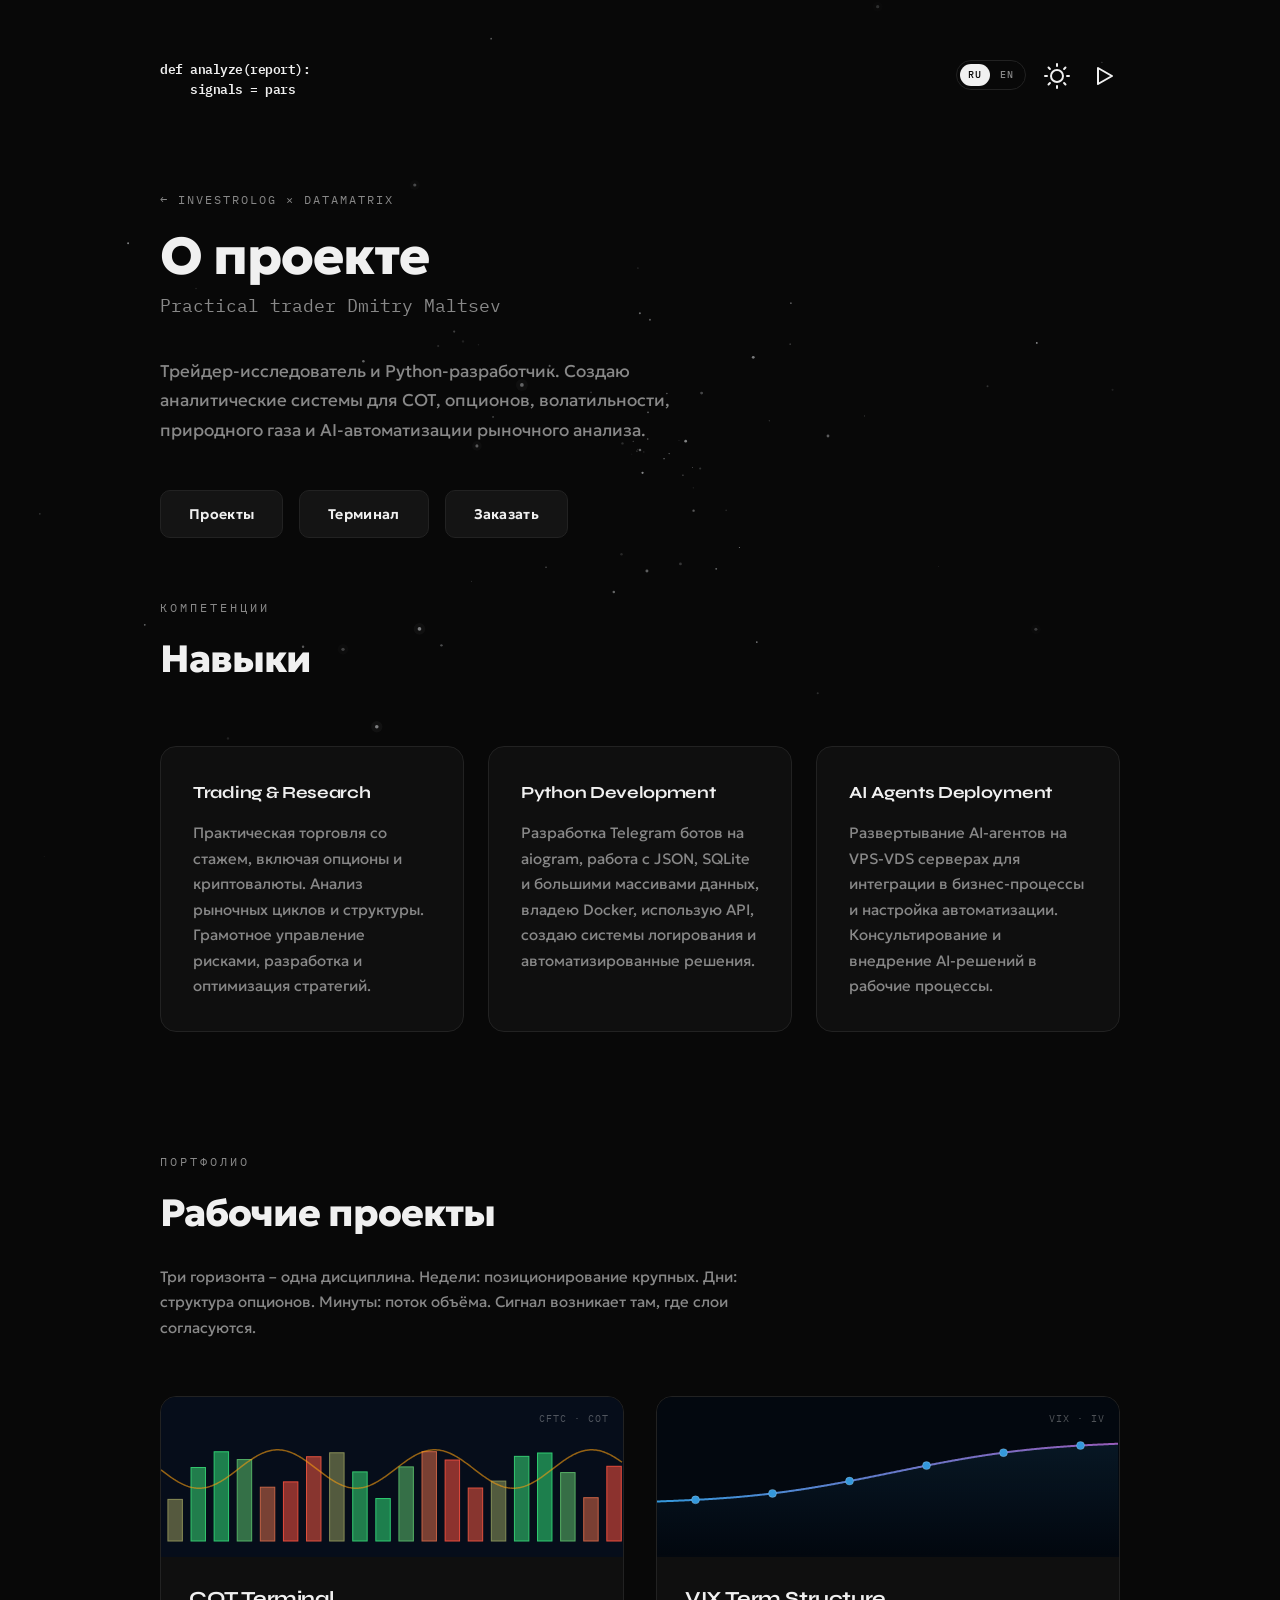
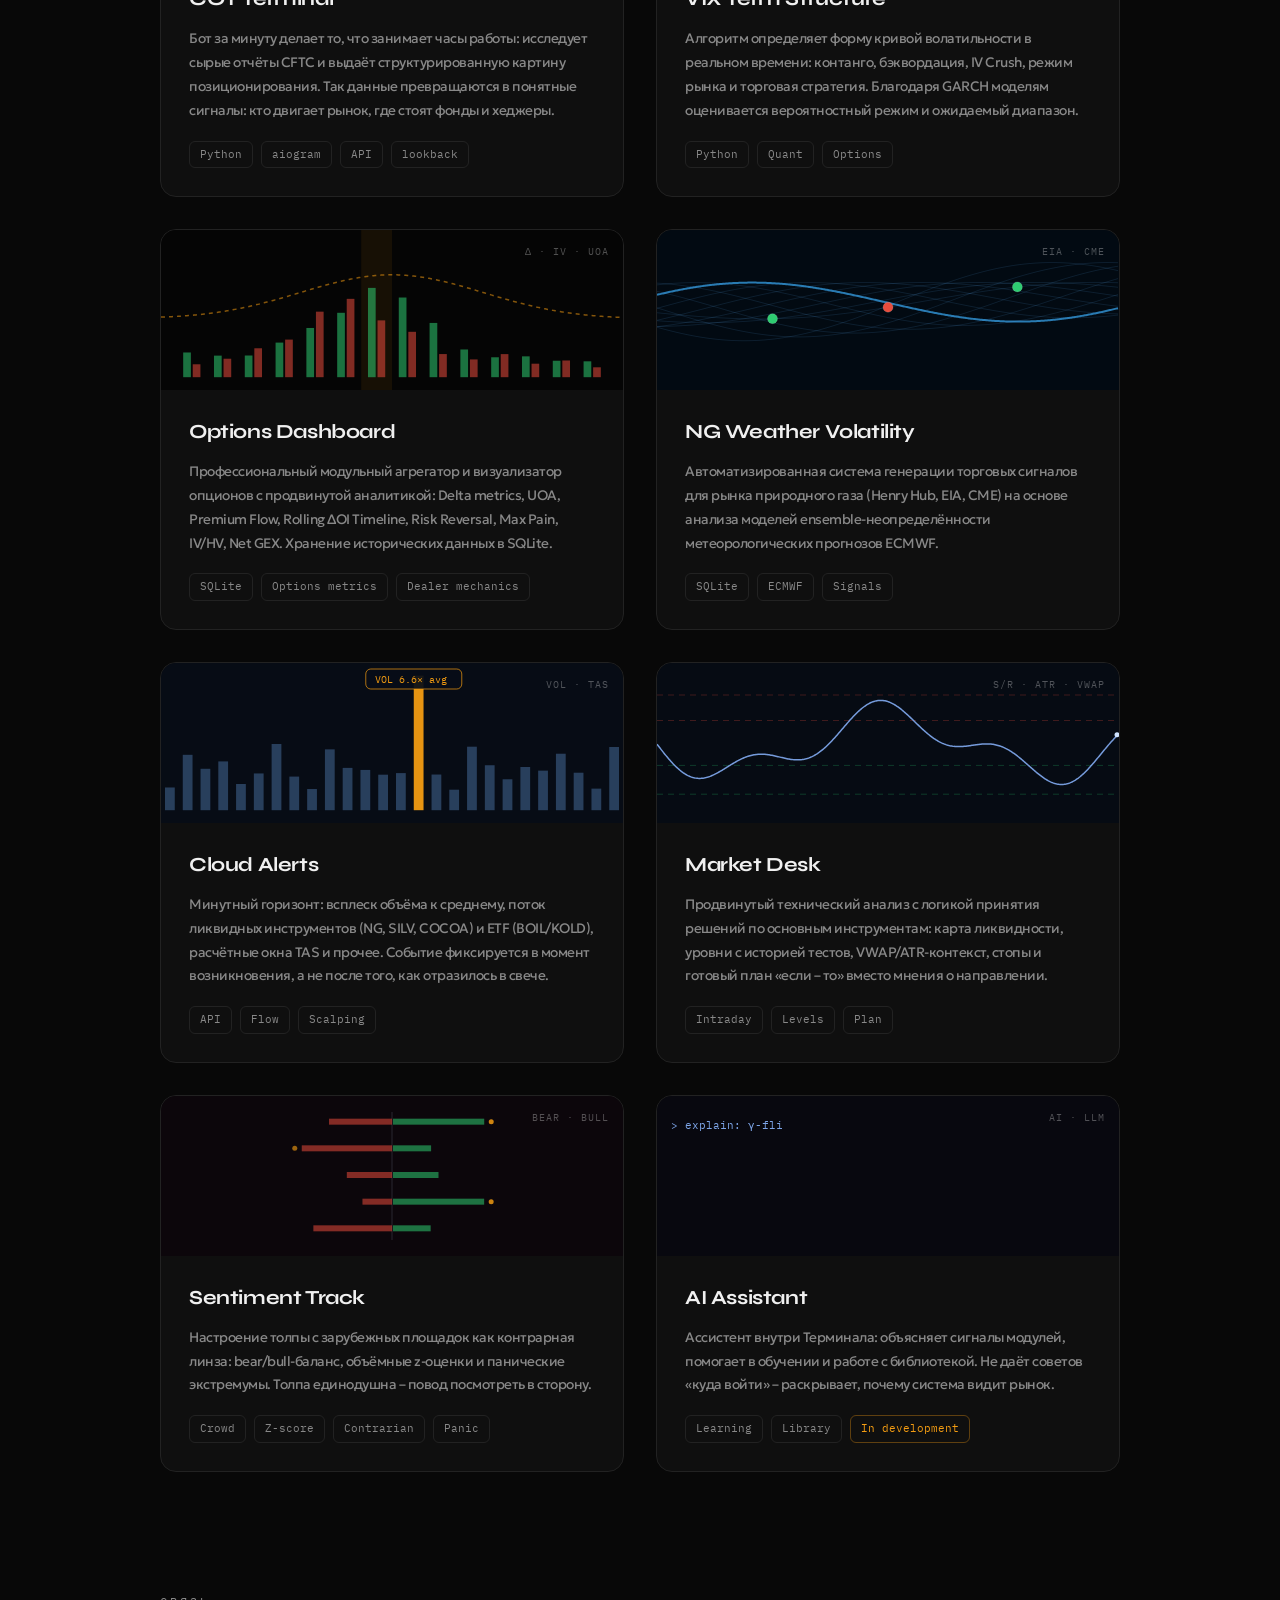
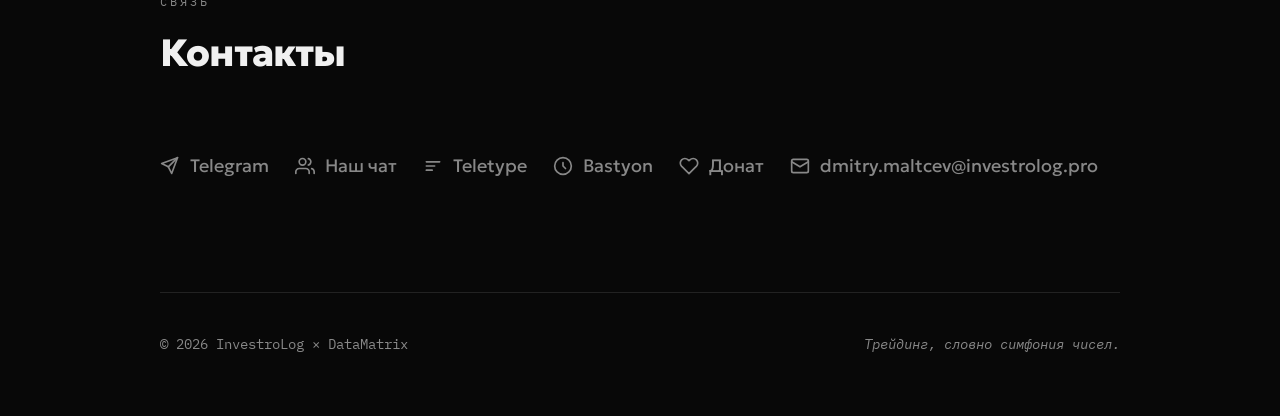
==== commit e6671d44: "О проекте: переход RU с /en/about/ не перенаправляется обратно Co-Authored-By: Devin AI <158243242+d" ====
--- a/about/index.html
+++ b/about/index.html
@@ -6,7 +6,7 @@
 <meta content="width=device-width, initial-scale=1.0" name="viewport"/>
 <meta content="dark light" name="color-scheme"/>
 <meta content="#080808" name="theme-color"/>
-<script data-lang-redirect>(function(d,n,l){var p,a,i;try{p=localStorage.getItem('ms-lang')}catch(e){}if(p==='ru'||n.webdriver||/bot|crawl|spider|slurp|lighthouse|headless|inspectiontool|preview|facebookexternalhit/i.test(n.userAgent))return;if(p!=='en'){a=d.referrer.split(/[?#]/)[0].replace(/index\.html$/,'');if(a===l.origin+'/'||a===l.origin+'/en/')return;a=n.languages&&n.languages.length?n.languages:[n.language||n.userLanguage||''];if(!a[0])return;for(i=0;i<a.length;i++)if(/^(ru|uk|be|kk|ky|uz|tg)(-|$)/i.test(a[i]))return}l.replace('/en/about/'+l.search+l.hash)})(document,navigator,location)</script>
+<script data-lang-redirect>(function(d,n,l){var p,a,i;try{p=localStorage.getItem('ms-lang')}catch(e){}if(p==='ru'||n.webdriver||/bot|crawl|spider|slurp|lighthouse|headless|inspectiontool|preview|facebookexternalhit/i.test(n.userAgent))return;if(p!=='en'){a=d.referrer.split(/[?#]/)[0].replace(/index\.html$/,'');if(a===l.origin+'/'||a===l.origin+'/en/'||a===l.origin+'/en/about/')return;a=n.languages&&n.languages.length?n.languages:[n.language||n.userLanguage||''];if(!a[0])return;for(i=0;i<a.length;i++)if(/^(ru|uk|be|kk|ky|uz|tg)(-|$)/i.test(a[i]))return}l.replace('/en/about/'+l.search+l.hash)})(document,navigator,location)</script>
 <title>О проекте — InvestroLog × DataMatrix</title>
 <meta content="О проекте InvestroLog × DataMatrix и его авторе Дмитрии Мальцеве: навыки, рабочие модули торговой системы, контакты и разработка на заказ." name="description"/>
 <link href="https://investrolog.pro/about/" rel="canonical"/>
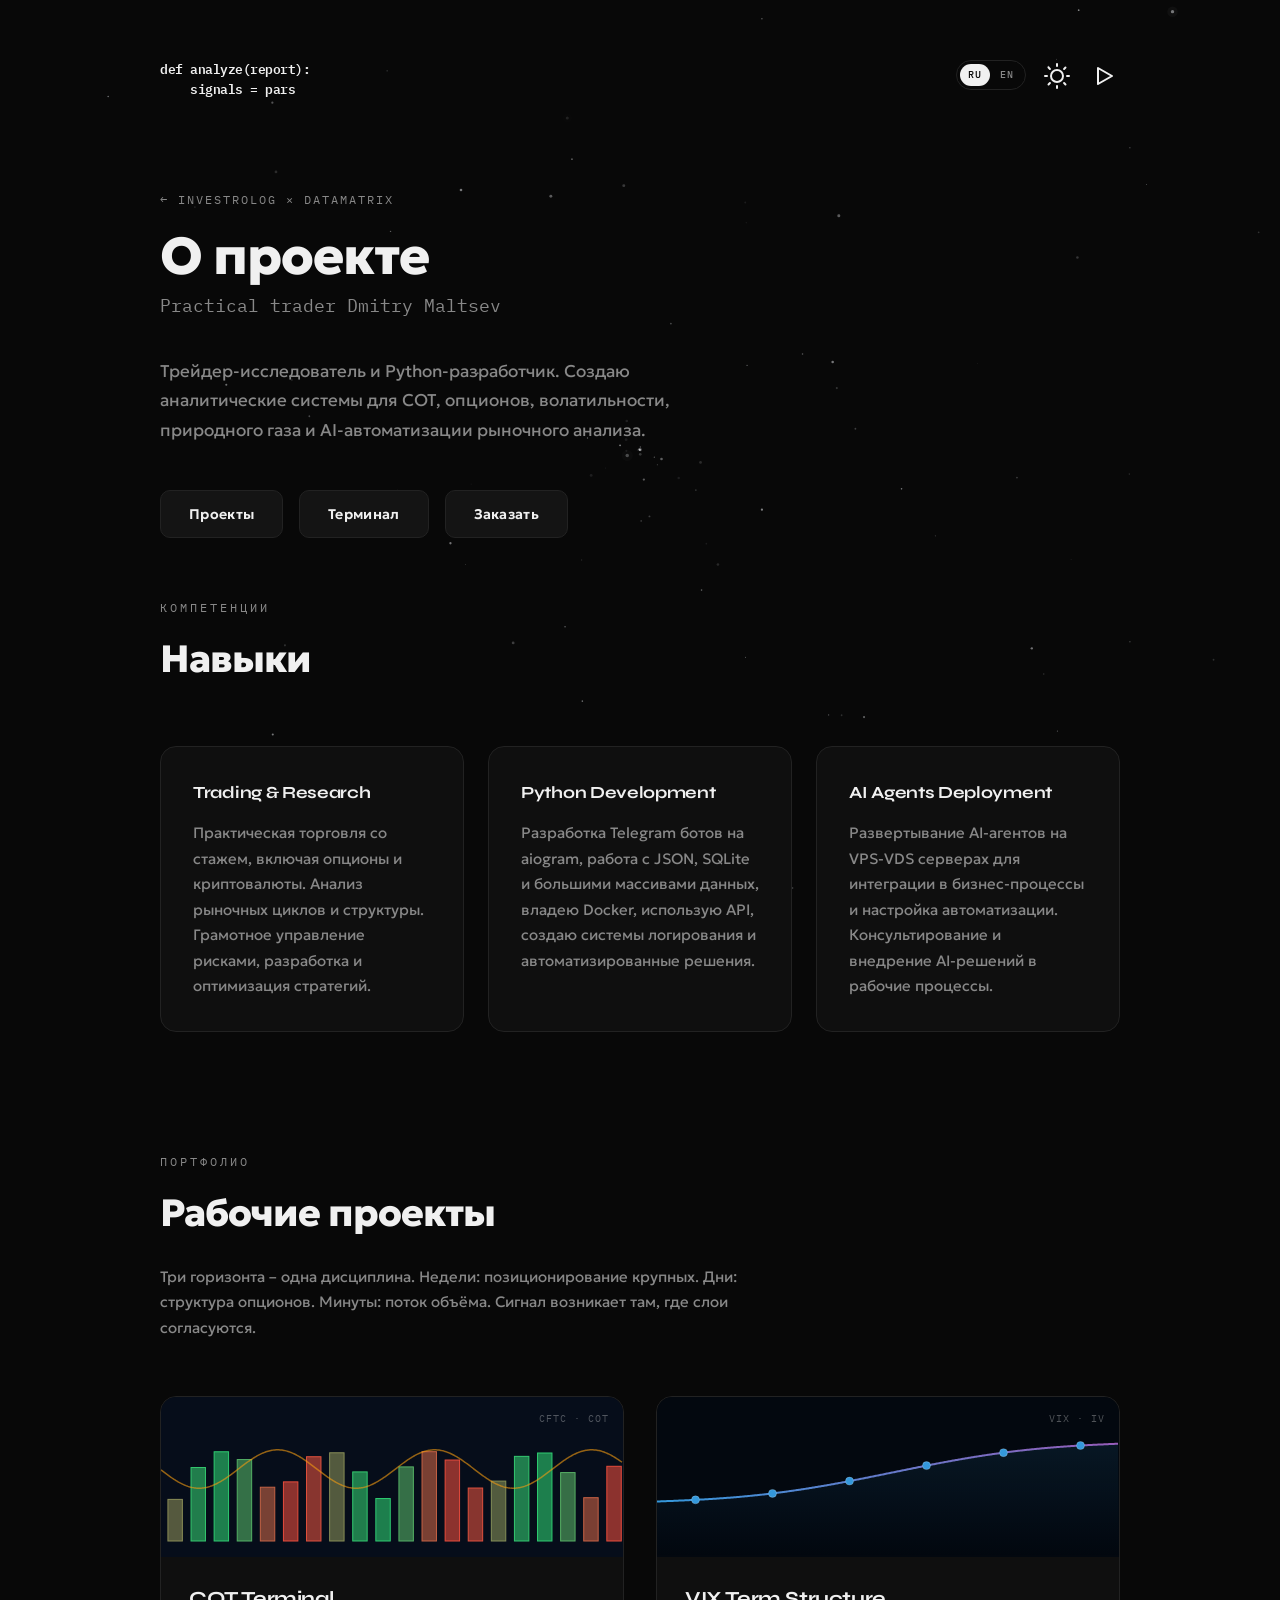
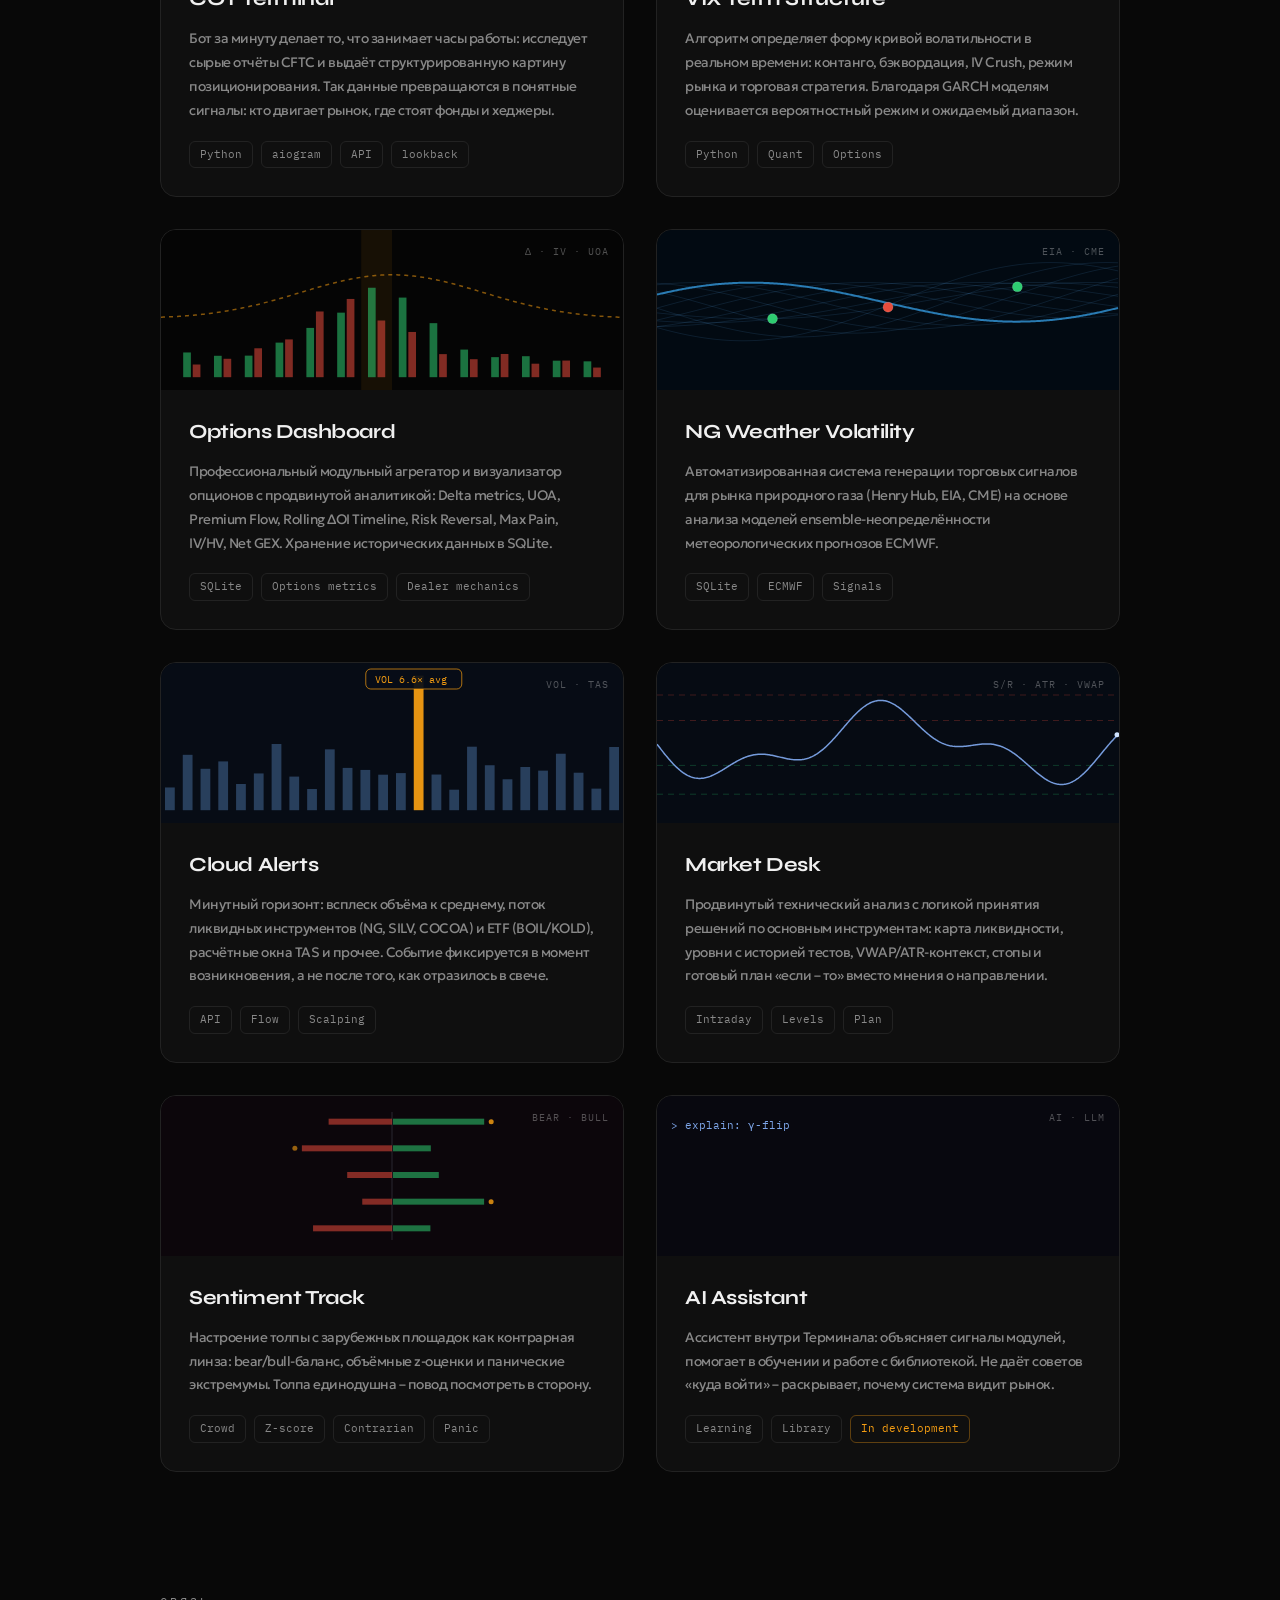
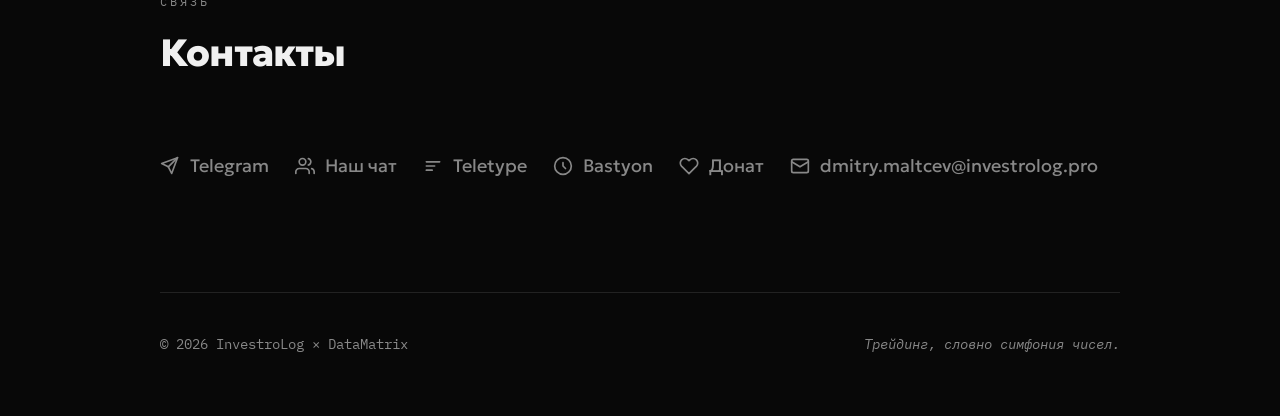
==== commit dc6066c0: "Матрица /next/: первый экран — «Контакты · Терминал · О проекте», «Терминал» ведёт к блоку «Доступ» " ====
--- a/about/index.html
+++ b/about/index.html
@@ -6,7 +6,7 @@
 <meta content="width=device-width, initial-scale=1.0" name="viewport"/>
 <meta content="dark light" name="color-scheme"/>
 <meta content="#080808" name="theme-color"/>
-<script data-lang-redirect>(function(d,n,l){var p,a,i;try{p=localStorage.getItem('ms-lang')}catch(e){}if(p==='ru'||n.webdriver||/bot|crawl|spider|slurp|lighthouse|headless|inspectiontool|preview|facebookexternalhit/i.test(n.userAgent))return;if(p!=='en'){a=d.referrer.split(/[?#]/)[0].replace(/index\.html$/,'');if(a===l.origin+'/'||a===l.origin+'/en/'||a===l.origin+'/en/about/')return;a=n.languages&&n.languages.length?n.languages:[n.language||n.userLanguage||''];if(!a[0])return;for(i=0;i<a.length;i++)if(/^(ru|uk|be|kk|ky|uz|tg)(-|$)/i.test(a[i]))return}l.replace('/en/about/'+l.search+l.hash)})(document,navigator,location)</script>
+<script data-lang-redirect>(function(d,n,l){var p,a,i;try{p=localStorage.getItem('ms-lang')}catch(e){}if(p==='ru'||n.webdriver||/bot|crawl|spider|slurp|lighthouse|headless|inspectiontool|preview|facebookexternalhit/i.test(n.userAgent))return;if(p!=='en'){a=d.referrer.split(/[?#]/)[0].replace(/index\.html$/,'');if(a===l.origin+'/'||a===l.origin+'/en/'||a===l.origin+'/en/about/'||a===l.origin+'/next/')return;a=n.languages&&n.languages.length?n.languages:[n.language||n.userLanguage||''];if(!a[0])return;for(i=0;i<a.length;i++)if(/^(ru|uk|be|kk|ky|uz|tg)(-|$)/i.test(a[i]))return}l.replace('/en/about/'+l.search+l.hash)})(document,navigator,location)</script>
 <title>О проекте — InvestroLog × DataMatrix</title>
 <meta content="О проекте InvestroLog × DataMatrix и его авторе Дмитрии Мальцеве: навыки, рабочие модули торговой системы, контакты и разработка на заказ." name="description"/>
 <link href="https://investrolog.pro/about/" rel="canonical"/>
